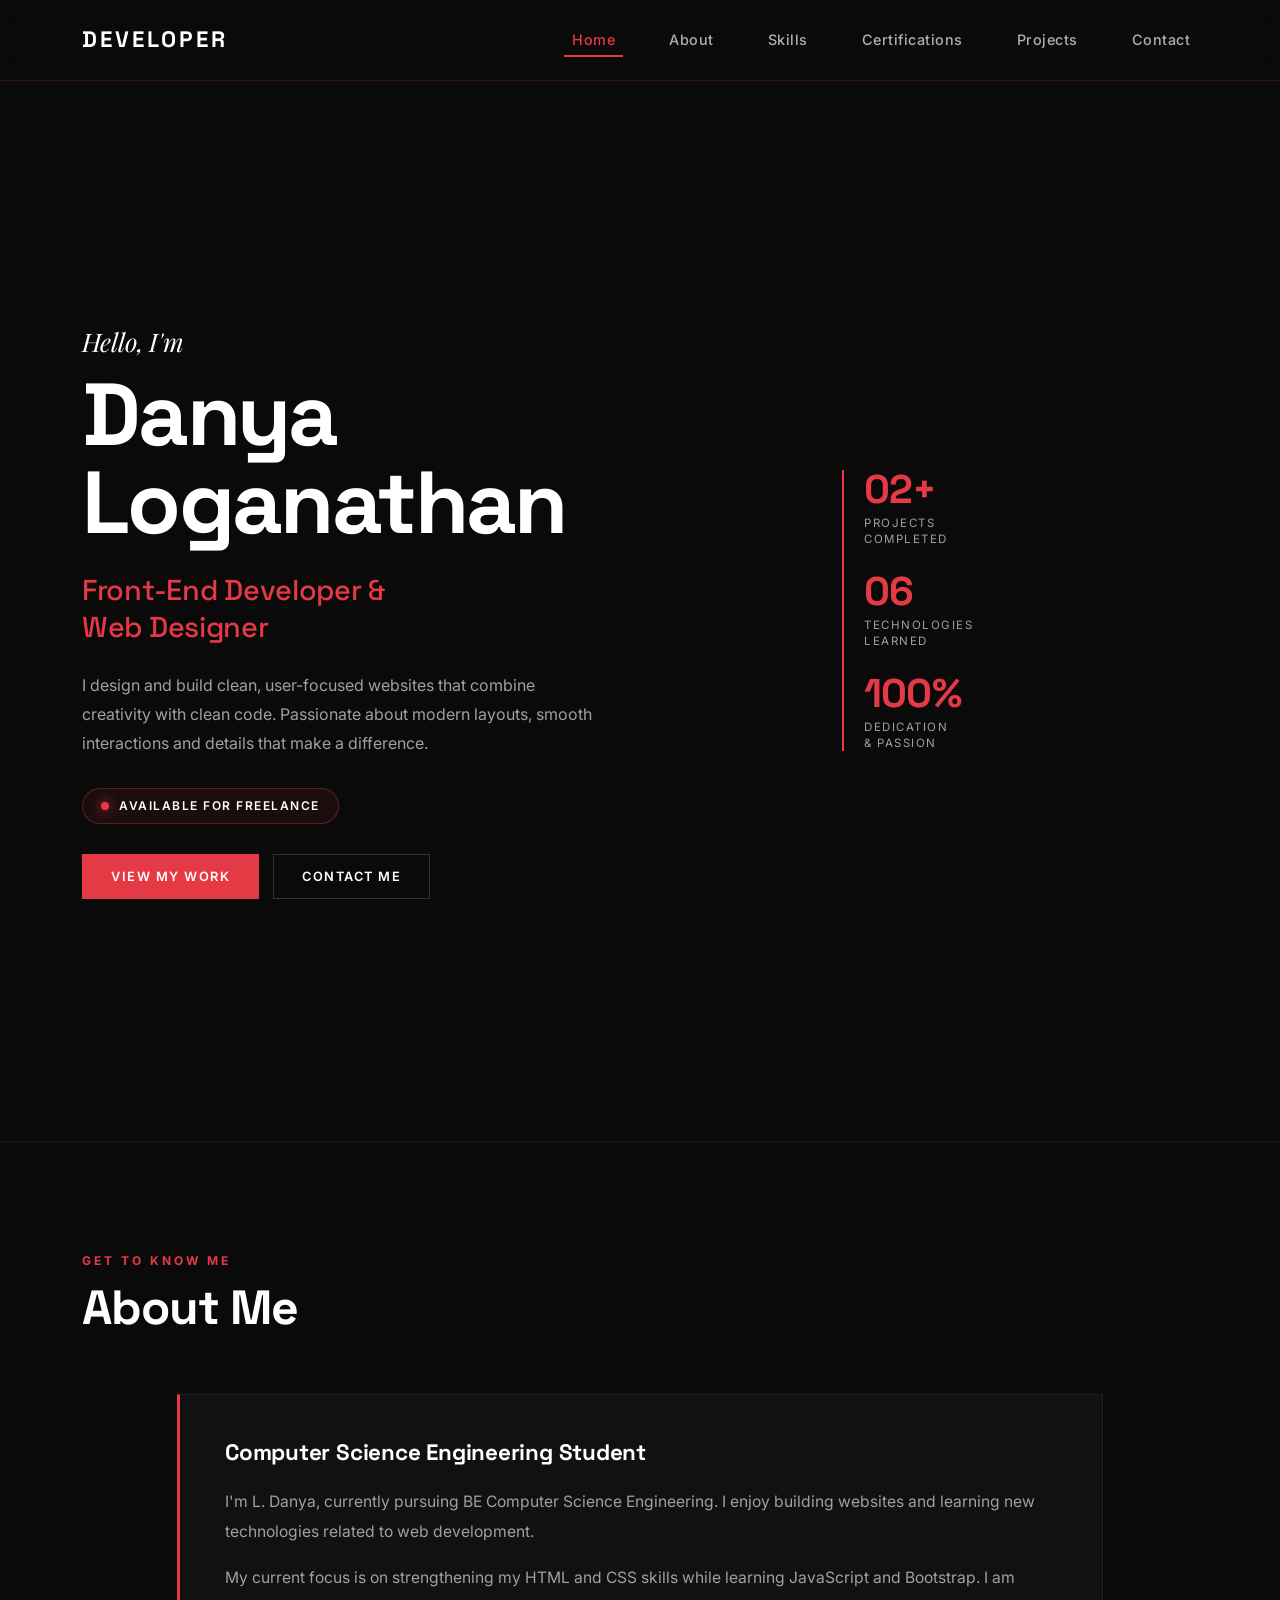
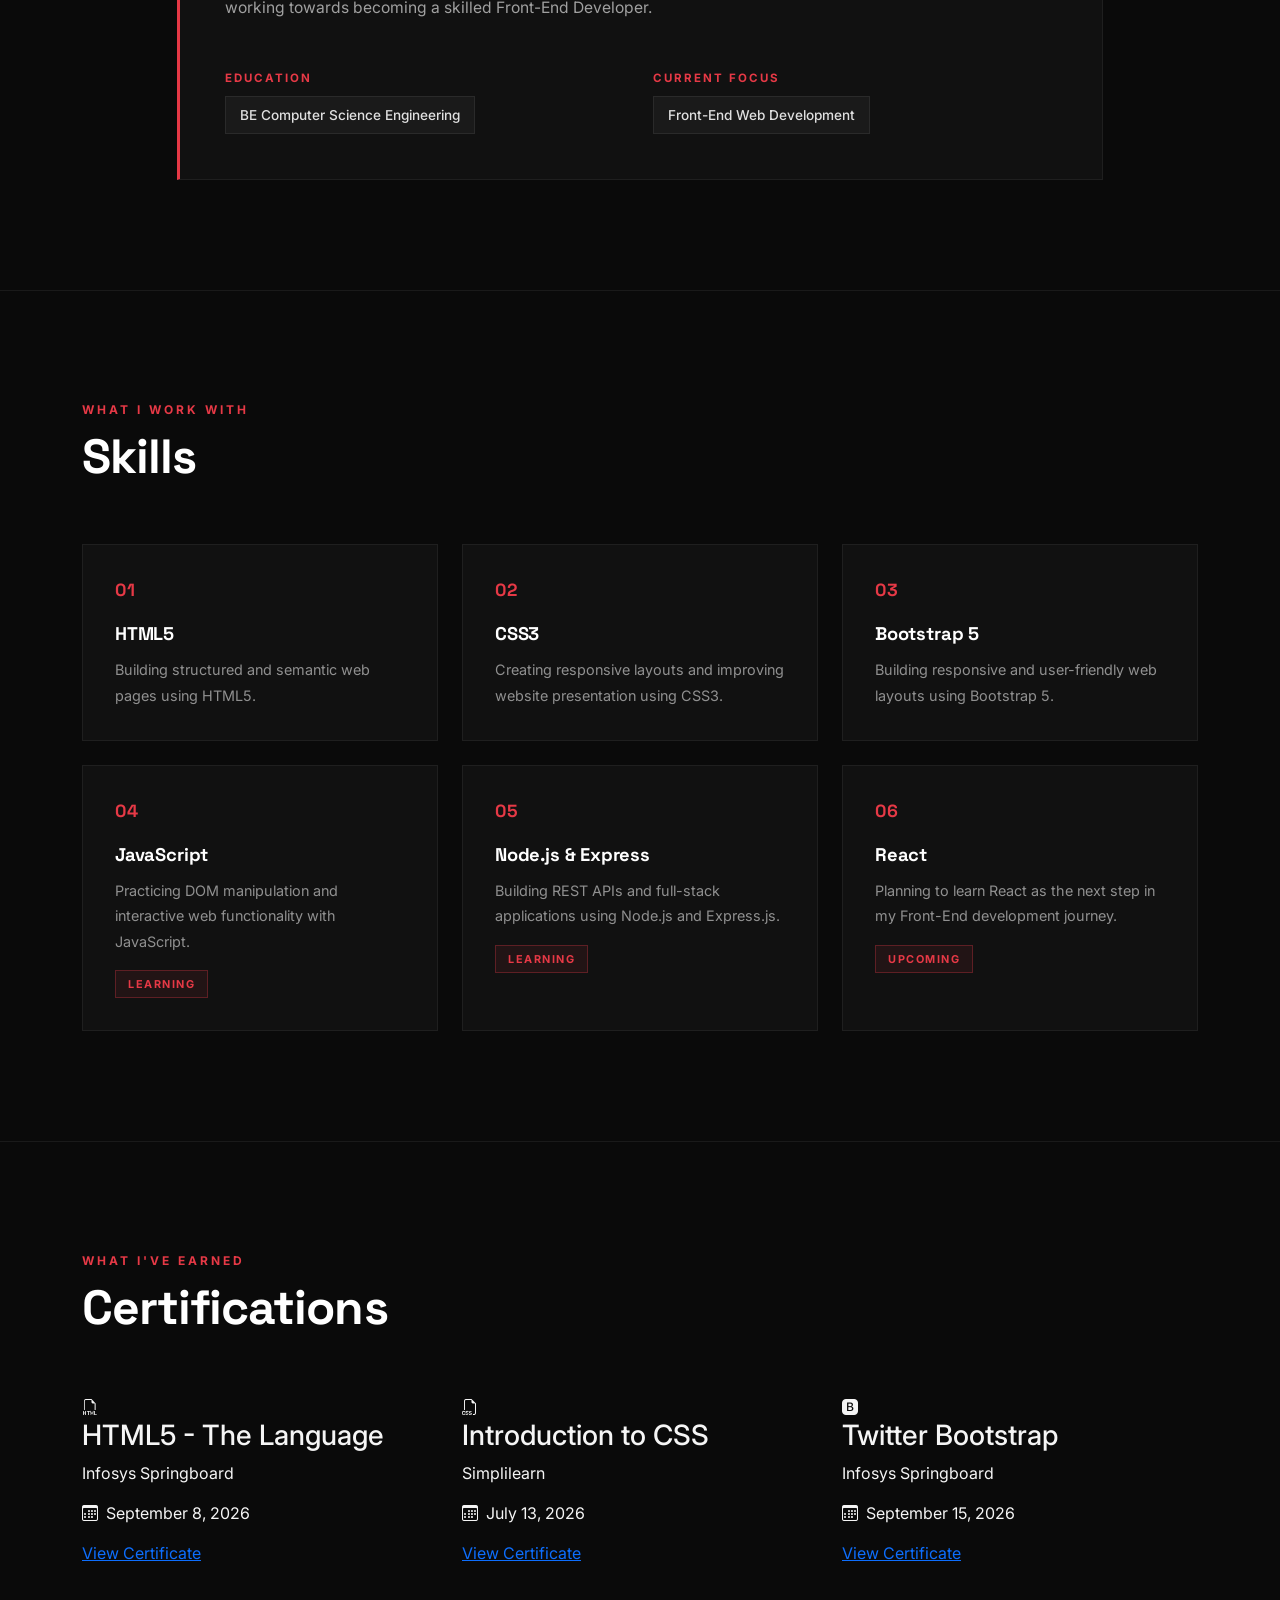
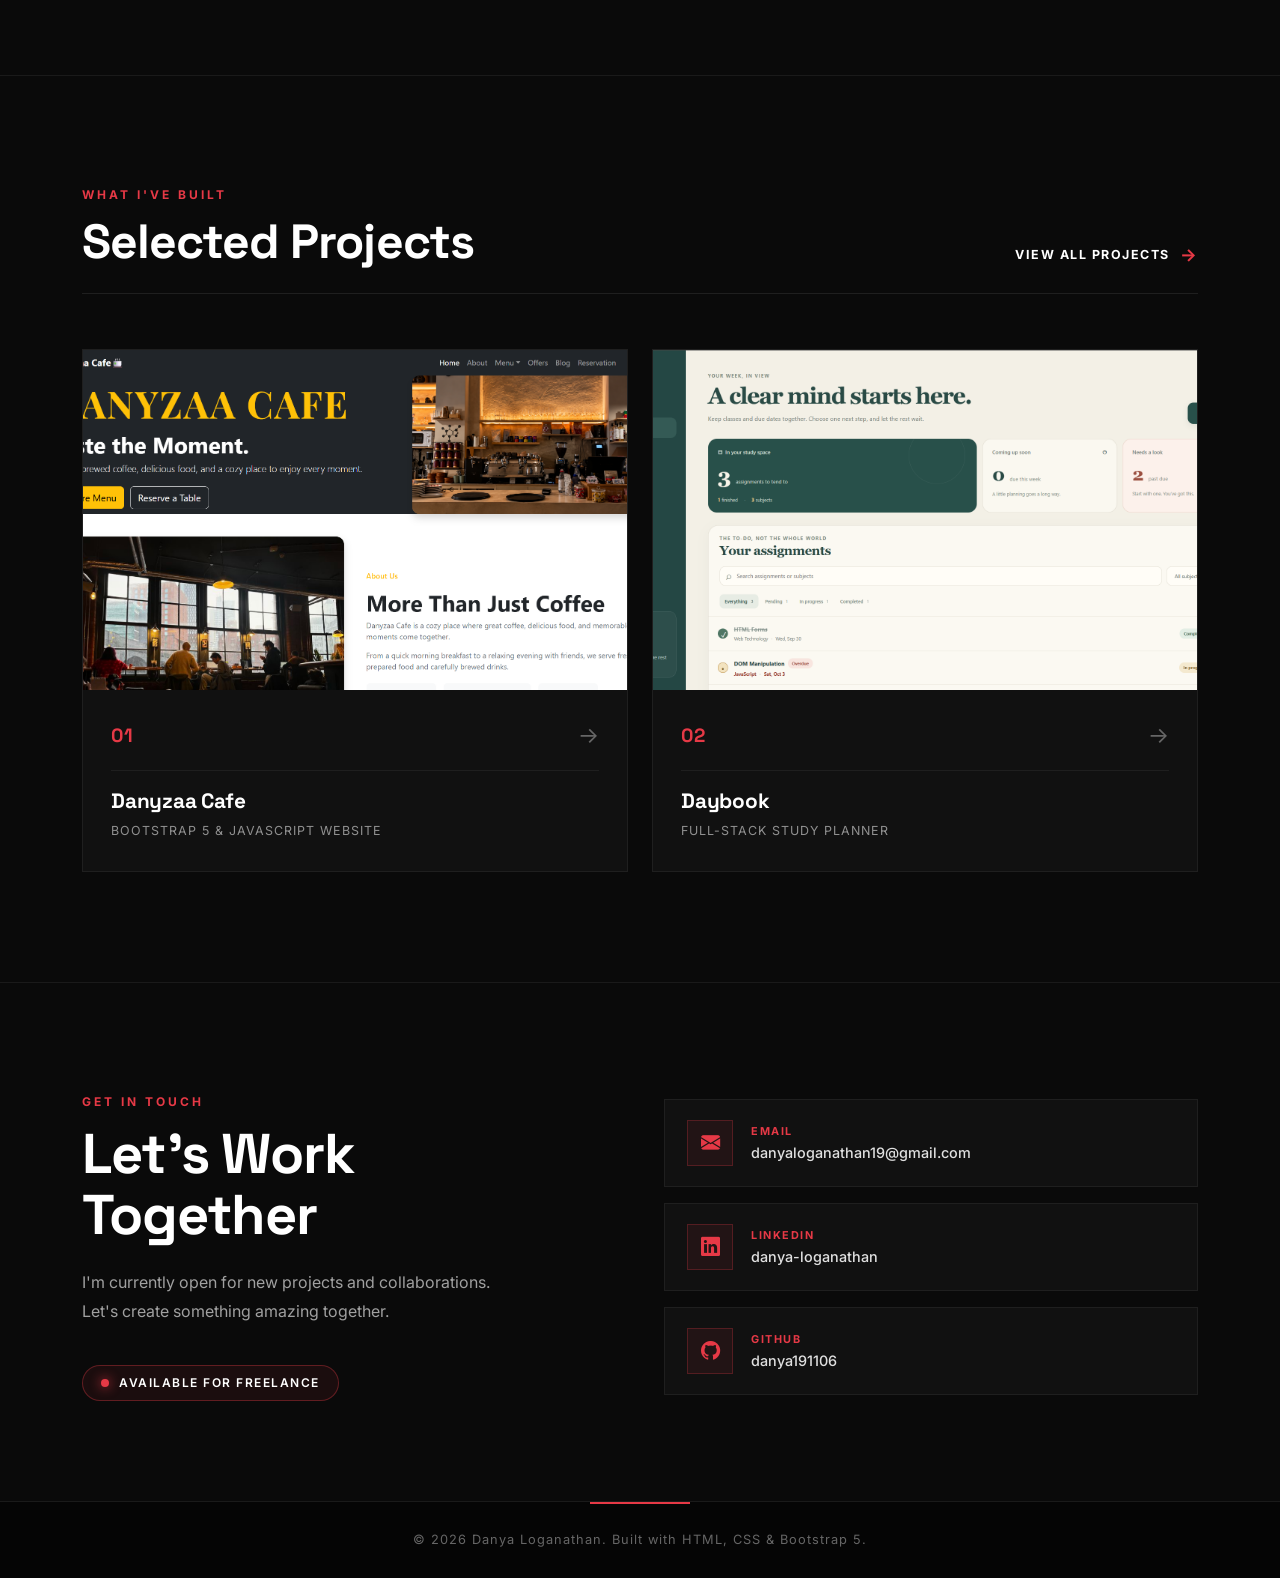
==== index.html @ 2b9f9ee6 "Update print statement from 'Hello' to 'Goodbye'" ====
<!DOCTYPE html>
<html lang="en">
<head>
    <meta charset="UTF-8">
    <meta name="viewport" content="width=device-width, initial-scale=1.0">

    <!-- Bootstrap 5 CSS -->
    <link
        href="https://cdn.jsdelivr.net/npm/bootstrap@5.3.8/dist/css/bootstrap.min.css"
        rel="stylesheet"
    >

    <!-- Bootstrap Icons -->
    <link
        rel="stylesheet"
        href="https://cdn.jsdelivr.net/npm/bootstrap-icons@1.11.3/font/bootstrap-icons.min.css"
    >

    <!-- Google Fonts -->
    <link rel="preconnect" href="https://fonts.googleapis.com">
    <link rel="preconnect" href="https://fonts.gstatic.com" crossorigin>
    <link href="https://fonts.googleapis.com/css2?family=Inter:wght@400;500;600;700;800;900&family=Playfair+Display:ital,wght@1,600&family=Space+Grotesk:wght@500;600;700&display=swap" rel="stylesheet">

    <link rel="stylesheet" href="style.css">

    <title>Danya Loganathan | Front-End Developer</title>
</head>

<body>

<!-- =========================
     NAVBAR
========================= -->

<header>
    <nav class="navbar navbar-expand-lg navbar-dark custom-navbar sticky-top">
        <div class="container">

            <a class="navbar-brand logo" href="#home">
            DEVELOPER
            </a>

            <button
                class="navbar-toggler"
                type="button"
                data-bs-toggle="collapse"
                data-bs-target="#portfolioNavbar"
                aria-controls="portfolioNavbar"
                aria-expanded="false"
                aria-label="Toggle navigation"
            >
                <span class="navbar-toggler-icon"></span>
            </button>

            <div class="collapse navbar-collapse" id="portfolioNavbar">

                <ul class="navbar-nav ms-auto gap-lg-3 text-center">

                    <li class="nav-item">
                        <a class="nav-link active" href="#home">Home</a>
                    </li>

                    <li class="nav-item">
                        <a class="nav-link" href="#about">About</a>
                    </li>

                    <li class="nav-item">
                        <a class="nav-link" href="#skills">Skills</a>
                    </li>

                    <li class="nav-item">
                        <a class="nav-link" href="#certifications">Certifications</a>
                    </li>

                    <li class="nav-item">
                        <a class="nav-link" href="#projects">Projects</a>
                    </li>

                    <li class="nav-item">
                        <a class="nav-link" href="#contact">Contact</a>
                    </li>

                </ul>

            </div>

        </div>
    </nav>
</header>


<main>

<!-- =========================
     HOME / HERO
========================= -->

<section id="home" class="home-section">

    <div class="container position-relative">

        <div class="row align-items-center min-vh-100 py-5">

            <div class="col-12 col-lg-8">

                <p class="hero-greeting">
                    Hello, I'm
                </p>

                <h1 class="hero-name">
                    Danya<br>
                    Loganathan
                </h1>

                <h2 class="hero-role">
                    Front-End Developer &amp;<br>
                    Web Designer
                </h2>

                <p class="hero-text">
                    I design and build clean, user-focused websites that
                    combine creativity with clean code. Passionate about
                    modern layouts, smooth interactions and details that
                    make a difference.
                </p>

                <div class="hero-badge">
                    <span class="badge-dot"></span>
                    Available for Freelance
                </div>

                <div class="hero-buttons">
                    <a href="#projects" class="btn primary-btn">
                        View My Work
                    </a>

                    <a href="#contact" class="btn secondary-btn">
                        Contact Me
                    </a>
                </div>

            </div>


            <!-- Stats Column -->
            <div class="col-12 col-lg-4">

                <div class="hero-stats">

                    <div class="stat-item">
                        <div class="stat-number">02+</div>
                        <div class="stat-label">Projects<br>Completed</div>
                    </div>

                    <div class="stat-item">
                        <div class="stat-number">06</div>
                        <div class="stat-label">Technologies<br>Learned</div>
                    </div>

                    <div class="stat-item">
                        <div class="stat-number">100%</div>
                        <div class="stat-label">Dedication<br>&amp; Passion</div>
                    </div>

                </div>

            </div>

        </div>

    </div>

</section>


<!-- =========================
     ABOUT
========================= -->

<section class="section" id="about">

    <div class="container">

        <div class="section-heading">

            <p class="section-tag">Get To Know Me</p>

            <h2 class="section-title">About Me</h2>

        </div>


        <div class="row justify-content-center">

            <div class="col-12 col-lg-10">

                <div class="about-card">

                    <h3>
                        Computer Science Engineering Student
                    </h3>

                    <p>
                        I'm L. Danya, currently pursuing BE Computer Science
                        Engineering. I enjoy building websites and learning
                        new technologies related to web development.
                    </p>

                    <p>
                        My current focus is on strengthening my HTML and CSS
                        skills while learning JavaScript and Bootstrap.
                        I am working towards becoming a skilled Front-End
                        Developer.
                    </p>


                    <div class="row g-4 mt-4">

                        <div class="col-12 col-md-6">
                            <div class="about-detail">
                                <strong>Education</strong>
                                <span>BE Computer Science Engineering</span>
                            </div>
                        </div>

                        <div class="col-12 col-md-6">
                            <div class="about-detail">
                                <strong>Current Focus</strong>
                                <span>Front-End Web Development</span>
                            </div>
                        </div>

                    </div>

                </div>

            </div>

        </div>

    </div>

</section>


<!-- =========================
     SKILLS
========================= -->

<section class="section" id="skills">

    <div class="container">

        <div class="section-heading">

            <p class="section-tag">What I Work With</p>

            <h2 class="section-title">Skills</h2>

        </div>


        <div class="row g-4 justify-content-center">


            <!-- HTML -->

            <div class="col-12 col-md-6 col-lg-4">
                <div class="skill-card h-100">
                    <div class="skill-number">01</div>
                    <h3>HTML5</h3>
                    <p>
                        Building structured and semantic web pages
                        using HTML5.
                    </p>
                </div>
            </div>


            <!-- CSS -->

            <div class="col-12 col-md-6 col-lg-4">
                <div class="skill-card h-100">
                    <div class="skill-number">02</div>
                    <h3>CSS3</h3>
                    <p>
                        Creating responsive layouts and improving
                        website presentation using CSS3.
                    </p>
                </div>
            </div>


            <!-- Bootstrap -->

            <div class="col-12 col-md-6 col-lg-4">
                <div class="skill-card h-100">
                    <div class="skill-number">03</div>
                    <h3>Bootstrap 5</h3>
                    <p>
                        Building responsive and user-friendly web
                        layouts using Bootstrap 5.
                    </p>
                </div>
            </div>


            <!-- JavaScript -->

            <div class="col-12 col-md-6 col-lg-4">
                <div class="skill-card h-100">
                    <div class="skill-number">04</div>
                    <h3>JavaScript</h3>
                    <p>
                        Practicing DOM manipulation and interactive
                        web functionality with JavaScript.
                    </p>
                    <span class="learning-badge">Learning</span>
                </div>
            </div>


            <!-- Node.js -->

            <div class="col-12 col-md-6 col-lg-4">
                <div class="skill-card h-100">
                    <div class="skill-number">05</div>
                    <h3>Node.js &amp; Express</h3>
                    <p>
                        Building REST APIs and full-stack applications
                        using Node.js and Express.js.
                    </p>
                    <span class="learning-badge">Learning</span>
                </div>
            </div>


            <!-- React -->

            <div class="col-12 col-md-6 col-lg-4">
                <div class="skill-card h-100">
                    <div class="skill-number">06</div>
                    <h3>React</h3>
                    <p>
                        Planning to learn React as the next step
                        in my Front-End development journey.
                    </p>
                    <span class="learning-badge">Upcoming</span>
                </div>
            </div>


        </div>

    </div>

</section>

<!-- =========================
     CERTIFICATIONS
========================= -->

<section class="section" id="certifications">

    <div class="container">

        <div class="section-heading">

            <p class="section-tag">What I've Earned</p>

            <h2 class="section-title">Certifications</h2>

        </div>

        <div class="row g-4 justify-content-center">

            <!-- HTML5 -->

            <div class="col-12 col-md-6 col-lg-4">

                <div class="cert-card h-100">

                    <div class="cert-icon">
                        <i class="bi bi-filetype-html"></i>
                    </div>

                    <h3>HTML5 - The Language</h3>

                    <p class="cert-issuer">Infosys Springboard</p>

                    <p class="cert-date">
                        <i class="bi bi-calendar3 me-1"></i>
                        September 8, 2026
                    </p>

                    <a href="certificates/html5.pdf"
                    target="_blank"
                    rel="noopener"
                    class="cert-badge">
                        View Certificate
                    </a>

                </div>

            </div>

            <!-- CSS -->

            <div class="col-12 col-md-6 col-lg-4">

                <div class="cert-card h-100">

                    <div class="cert-icon">
                        <i class="bi bi-filetype-css"></i>
                    </div>

                    <h3>Introduction to CSS</h3>

                    <p class="cert-issuer">Simplilearn</p>

                    <p class="cert-date">
                        <i class="bi bi-calendar3 me-1"></i>
                        July 13, 2026
                    </p>

                    <a href="certificates/css.pdf"
                    target="_blank"
                    rel="noopener"
                    class="cert-badge">
                View Certificate
                    </a>

                </div>

            </div>

            <!-- Bootstrap -->

            <div class="col-12 col-md-6 col-lg-4">

                <div class="cert-card h-100">

                    <div class="cert-icon">
                        <i class="bi bi-bootstrap-fill"></i>
                    </div>

                    <h3>Twitter Bootstrap</h3>

                    <p class="cert-issuer">Infosys Springboard</p>

                    <p class="cert-date">
                        <i class="bi bi-calendar3 me-1"></i>
                        September 15, 2026
                    </p>

                    <a href="certificates/bootstrap.pdf"
                    target="_blank"
                    rel="noopener"
                    class="cert-badge">
                        View Certificate
                </a>

                </div>

            </div>

        </div>

    </div>

</section>

<!-- =========================
     PROJECTS
========================= -->

<section class="section" id="projects">

    <div class="container">

        <!-- Heading with view all link -->
        <div class="projects-head">

            <div>
                <p class="section-tag">What I've Built</p>
                <h2 class="section-title text-start">Selected Projects</h2>
            </div>

            <a href="https://github.com/danya191106"
               target="_blank"
               rel="noopener"
               class="view-all-link">
                View All Projects
                <span class="arrow">→</span>
            </a>

        </div>


        <div class="row g-4">


            <!-- Danyzaa Cafe -->

            <div class="col-12 col-md-6">

                <a href="https://danyzaa-cafe.netlify.app/"
                   target="_blank"
                   rel="noopener"
                   class="project-card-link">

                    <div class="project-card">

                        <div class="project-image">
                            <img src="images/danyzaa-cafe.png"
                                 alt="Danyzaa Cafe Website">
                        </div>

                        <div class="project-info">

                            <div class="project-meta">
                                <span class="project-number">01</span>
                                <span class="project-arrow">→</span>
                            </div>

                            <h3>Danyzaa Cafe</h3>

                            <p class="project-category">
                                Bootstrap 5 &amp; JavaScript Website
                            </p>

                        </div>

                    </div>

                </a>

            </div>


            <!-- Daybook -->

            <div class="col-12 col-md-6">

                <a href="https://study-planner-0tx9.onrender.com/"
                   target="_blank"
                   rel="noopener"
                   class="project-card-link">

                    <div class="project-card">

                        <div class="project-image">
                            <img src="images/daybook.png"
                                 alt="Daybook Study Planner">
                        </div>

                        <div class="project-info">

                            <div class="project-meta">
                                <span class="project-number">02</span>
                                <span class="project-arrow">→</span>
                            </div>

                            <h3>Daybook</h3>

                            <p class="project-category">
                                Full-Stack Study Planner
                            </p>

                        </div>

                    </div>

                </a>

            </div>


        </div>

    </div>

</section>


<!-- =========================
     CONTACT
========================= -->

<section class="section contact-section" id="contact">

    <div class="container">

        <div class="row align-items-center g-5">

            <!-- Left: Heading -->
            <div class="col-12 col-lg-6">

                <p class="section-tag">Get In Touch</p>

                <h2 class="contact-title">
                    Let's Work<br>
                    Together
                </h2>

                <p class="contact-text">
                    I'm currently open for new projects and collaborations.
                    Let's create something amazing together.
                </p>

                <div class="hero-badge mt-4">
                    <span class="badge-dot"></span>
                    Available for Freelance
                </div>

            </div>


            <!-- Right: Contact Links -->
            <div class="col-12 col-lg-6">

                <div class="contact-list">

                    <a href="mailto:danyaloganathan19@gmail.com" class="contact-item">
                        <div class="contact-icon">
                            <i class="bi bi-envelope-fill"></i>
                        </div>
                        <div class="contact-info">
                            <span class="contact-label">Email</span>
                            <span class="contact-value">danyaloganathan19@gmail.com</span>
                        </div>
                    </a>


                    <a href="https://www.linkedin.com/in/danya-loganathan-334067364/"
                       target="_blank"
                       rel="noopener"
                       class="contact-item">
                        <div class="contact-icon">
                            <i class="bi bi-linkedin"></i>
                        </div>
                        <div class="contact-info">
                            <span class="contact-label">LinkedIn</span>
                            <span class="contact-value">danya-loganathan</span>
                        </div>
                    </a>


                    <a href="https://github.com/danya191106"
                       target="_blank"
                       rel="noopener"
                       class="contact-item">
                        <div class="contact-icon">
                            <i class="bi bi-github"></i>
                        </div>
                        <div class="contact-info">
                            <span class="contact-label">GitHub</span>
                            <span class="contact-value">danya191106</span>
                        </div>
                    </a>

                </div>

            </div>

        </div>

    </div>

</section>

</main>


<!-- =========================
     FOOTER
========================= -->

<footer>

    <p class="mb-0">
        &copy; 2026 Danya Loganathan. Built with HTML, CSS &amp; Bootstrap 5.
    </p>

</footer>


<!-- Bootstrap 5 JavaScript -->
<script
    src="https://cdn.jsdelivr.net/npm/bootstrap@5.3.8/dist/js/bootstrap.bundle.min.js"
></script>

</body>
</html>
---- style.css ----
/* =========================================
   GLOBAL
========================================= */

html {
    scroll-behavior: smooth;
}

body {
    margin: 0;
    font-family: "Inter", "Segoe UI", Arial, sans-serif;
    background: #0a0a0a;
    color: #f5f5f5;
    overflow-x: hidden;
    -webkit-font-smoothing: antialiased;
    -moz-osx-font-smoothing: grayscale;
}

section {
    scroll-margin-top: 80px;
}

::selection {
    background: #e63946;
    color: #ffffff;
}


/* =========================================
   CUSTOM SCROLLBAR
========================================= */

::-webkit-scrollbar {
    width: 10px;
}

::-webkit-scrollbar-track {
    background: #0a0a0a;
}

::-webkit-scrollbar-thumb {
    background: #e63946;
    border: 2px solid #0a0a0a;
}

::-webkit-scrollbar-thumb:hover {
    background: #ff4d5a;
}


/* =========================================
   NAVBAR
========================================= */

.navbar {
    background: rgba(10, 10, 10, 0.9) !important;
    backdrop-filter: blur(16px);
    -webkit-backdrop-filter: blur(16px);
    border-bottom: 1px solid rgba(230, 57, 70, 0.2);
    padding: 18px 0;
}

.navbar-brand {
    color: #ffffff !important;
    font-size: 1.4rem;
    font-weight: 800;
    letter-spacing: 3px;
    font-family: "Space Grotesk", sans-serif;
    text-transform: uppercase;
}

.logo-dot {
    color: #e63946;
}

.navbar-nav .nav-link {
    position: relative;
    color: #b0b0b0;
    margin-left: 22px;
    font-size: 0.9rem;
    font-weight: 500;
    letter-spacing: 0.5px;
    transition: 0.3s ease;
}

.navbar-nav .nav-link::after {
    content: "";
    position: absolute;
    left: 0;
    bottom: 2px;
    width: 0;
    height: 2px;
    background: #e63946;
    transition: 0.3s ease;
}

.navbar-nav .nav-link:hover,
.navbar-nav .nav-link.active {
    color: #e63946;
}

.navbar-nav .nav-link:hover::after,
.navbar-nav .nav-link.active::after {
    width: 100%;
}

.navbar-toggler {
    border: 1px solid #333;
}

.navbar-toggler:focus {
    box-shadow: none;
}


/* =========================================
   HERO / HOME
========================================= */

.home-section {
    min-height: 100vh;
    display: flex;
    align-items: center;
    position: relative;
    overflow: hidden;
    padding: 80px 0;
    background: #0a0a0a;
}

.hero-greeting {
    font-family: "Playfair Display", serif;
    font-style: italic;
    font-size: 1.6rem;
    color: #ffffff;
    margin-bottom: 10px;
}

.hero-name {
    font-family: "Space Grotesk", sans-serif;
    font-size: clamp(3rem, 7vw, 5.5rem);
    font-weight: 700;
    line-height: 1;
    letter-spacing: -0.03em;
    color: #ffffff;
    margin: 0 0 25px 0;
}

.hero-role {
    font-family: "Space Grotesk", sans-serif;
    font-size: clamp(1.3rem, 2.5vw, 1.8rem);
    font-weight: 500;
    color: #e63946;
    margin-bottom: 25px;
    line-height: 1.3;
    letter-spacing: -0.01em;
}

.hero-text {
    max-width: 520px;
    color: #a0a0a0;
    font-size: 1rem;
    line-height: 1.8;
    margin-bottom: 30px;
}

.hero-badge {
    display: inline-flex;
    align-items: center;
    gap: 10px;
    padding: 8px 18px;
    font-size: 0.75rem;
    font-weight: 600;
    letter-spacing: 1.5px;
    text-transform: uppercase;
    color: #ffffff;
    background: rgba(230, 57, 70, 0.08);
    border: 1px solid rgba(230, 57, 70, 0.35);
    border-radius: 30px;
}

.badge-dot {
    width: 8px;
    height: 8px;
    background: #e63946;
    border-radius: 50%;
    box-shadow: 0 0 12px #e63946;
    animation: pulseDot 1.8s ease-in-out infinite;
}

@keyframes pulseDot {
    0%, 100% { opacity: 1; transform: scale(1); }
    50% { opacity: 0.5; transform: scale(1.3); }
}

.hero-buttons {
    display: flex;
    gap: 14px;
    margin-top: 30px;
    flex-wrap: wrap;
}


/* =========================================
   BUTTONS
========================================= */

.btn {
    padding: 12px 28px;
    border-radius: 0;
    text-decoration: none;
    font-weight: 600;
    font-size: 0.8rem;
    letter-spacing: 1.5px;
    text-transform: uppercase;
    transition: all 0.3s ease;
    border: 1px solid transparent;
}

.primary-btn {
    background: #e63946;
    color: #ffffff;
    border: 1px solid #e63946;
}

.primary-btn:hover {
    background: #ff4d5a;
    color: #ffffff;
    transform: translateY(-2px);
    box-shadow: 0 10px 30px rgba(230, 57, 70, 0.35);
}

.secondary-btn {
    background: transparent;
    color: #ffffff;
    border: 1px solid #333;
}

.secondary-btn:hover {
    color: #e63946;
    border-color: #e63946;
    transform: translateY(-2px);
}


/* =========================================
   HERO STATS
========================================= */

.hero-stats {
    display: flex;
    flex-direction: column;
    gap: 25px;
    padding-left: 20px;
    border-left: 2px solid #e63946;
}

.stat-item {
    display: flex;
    flex-direction: column;
    gap: 5px;
}

.stat-number {
    font-family: "Space Grotesk", sans-serif;
    font-size: 2.5rem;
    font-weight: 700;
    color: #e63946;
    line-height: 1;
    letter-spacing: -0.02em;
}

.stat-label {
    font-size: 0.72rem;
    letter-spacing: 1.5px;
    text-transform: uppercase;
    color: #a0a0a0;
    line-height: 1.4;
}


/* =========================================
   COMMON SECTIONS
========================================= */

.section {
    padding: 110px 0;
    position: relative;
    border-top: 1px solid #1a1a1a;
}

.section-heading {
    margin-bottom: 60px;
}

.section-tag {
    color: #e63946;
    font-size: 0.75rem;
    font-weight: 700;
    letter-spacing: 3px;
    text-transform: uppercase;
    margin-bottom: 12px;
}

.section-title {
    font-family: "Space Grotesk", sans-serif;
    font-size: clamp(2rem, 4vw, 3rem);
    font-weight: 700;
    letter-spacing: -0.02em;
    color: #ffffff;
    margin: 0;
    line-height: 1.1;
}


/* =========================================
   ABOUT
========================================= */

.about-card {
    padding: 45px;
    background: #111111;
    border: 1px solid #1f1f1f;
    border-left: 3px solid #e63946;
    transition: 0.35s ease;
}

.about-card:hover {
    background: #141414;
    border-color: #2a2a2a;
    border-left-color: #ff4d5a;
}

.about-card h3 {
    font-family: "Space Grotesk", sans-serif;
    font-size: 1.4rem;
    font-weight: 700;
    color: #ffffff;
    margin-bottom: 20px;
    letter-spacing: -0.01em;
}

.about-card p {
    color: #a0a0a0;
    line-height: 1.9;
    font-size: 0.98rem;
}

.about-detail strong {
    display: block;
    color: #e63946;
    font-size: 0.72rem;
    text-transform: uppercase;
    letter-spacing: 2px;
    margin-bottom: 8px;
}

.about-detail span {
    display: inline-block;
    padding: 8px 14px;
    color: #e0e0e0;
    background: #1a1a1a;
    border: 1px solid #2a2a2a;
    font-size: 0.85rem;
    font-weight: 500;
}


/* =========================================
   SKILLS
========================================= */

.skill-card {
    height: 100%;
    position: relative;
    padding: 32px;
    background: #111111;
    border: 1px solid #1f1f1f;
    transition: all 0.35s ease;
    overflow: hidden;
}

.skill-card::after {
    content: "";
    position: absolute;
    left: 0;
    bottom: 0;
    width: 0;
    height: 3px;
    background: #e63946;
    transition: width 0.4s ease;
}

.skill-card:hover {
    transform: translateY(-6px);
    border-color: #2a2a2a;
    background: #141414;
}

.skill-card:hover::after {
    width: 100%;
}

.skill-number {
    font-family: "Space Grotesk", sans-serif;
    color: #e63946;
    font-size: 1.1rem;
    font-weight: 700;
    letter-spacing: 0.05em;
    margin-bottom: 20px;
}

.skill-card h3 {
    font-family: "Space Grotesk", sans-serif;
    font-size: 1.15rem;
    font-weight: 700;
    color: #ffffff;
    margin-bottom: 12px;
    letter-spacing: -0.01em;
}

.skill-card p {
    color: #909090;
    font-size: 0.9rem;
    line-height: 1.75;
    margin-bottom: 0;
}

.learning-badge {
    display: inline-block;
    margin-top: 16px;
    padding: 5px 12px;
    color: #e63946;
    background: rgba(230, 57, 70, 0.08);
    border: 1px solid rgba(230, 57, 70, 0.3);
    font-size: 0.68rem;
    font-weight: 700;
    letter-spacing: 1.5px;
    text-transform: uppercase;
}


/* =========================================
   PROJECTS
========================================= */

.projects-head {
    display: flex;
    justify-content: space-between;
    align-items: flex-end;
    margin-bottom: 55px;
    padding-bottom: 25px;
    border-bottom: 1px solid #1f1f1f;
    flex-wrap: wrap;
    gap: 20px;
}

.projects-head .section-title {
    margin-top: 8px;
}

.view-all-link {
    display: inline-flex;
    align-items: center;
    gap: 10px;
    color: #ffffff;
    text-decoration: none;
    font-size: 0.78rem;
    font-weight: 700;
    letter-spacing: 1.5px;
    text-transform: uppercase;
    transition: 0.3s ease;
}

.view-all-link .arrow {
    display: inline-block;
    transition: transform 0.3s ease;
    color: #e63946;
    font-size: 1.1rem;
}

.view-all-link:hover {
    color: #e63946;
}

.view-all-link:hover .arrow {
    transform: translateX(6px);
}


.project-card-link {
    display: block;
    text-decoration: none;
    color: inherit;
}

.project-card {
    background: #111111;
    border: 1px solid #1f1f1f;
    overflow: hidden;
    transition: all 0.4s ease;
    height: 100%;
}

.project-card:hover {
    border-color: #e63946;
    transform: translateY(-6px);
    box-shadow: 0 20px 50px rgba(0, 0, 0, 0.5);
}

.project-image {
    width: 100%;
    aspect-ratio: 16 / 10;
    overflow: hidden;
    background: #0a0a0a;
    position: relative;
}

.project-image img {
    width: 100%;
    height: 100%;
    object-fit: cover;
    object-position: top;
    transition: transform 0.6s ease;
}

.project-card:hover .project-image img {
    transform: scale(1.05);
}

.project-info {
    padding: 28px 28px 30px;
}

.project-meta {
    display: flex;
    justify-content: space-between;
    align-items: center;
    margin-bottom: 18px;
    padding-bottom: 18px;
    border-bottom: 1px solid #1f1f1f;
}

.project-number {
    font-family: "Space Grotesk", sans-serif;
    font-size: 1.2rem;
    font-weight: 700;
    color: #e63946;
    letter-spacing: 0.05em;
    line-height: 1;
}

.project-arrow {
    color: #666;
    font-size: 1.4rem;
    transition: all 0.3s ease;
}

.project-card:hover .project-arrow {
    color: #e63946;
    transform: translateX(6px);
}

.project-info h3 {
    font-family: "Space Grotesk", sans-serif;
    font-size: 1.3rem;
    font-weight: 700;
    color: #ffffff;
    margin-bottom: 8px;
    letter-spacing: -0.01em;
}

.project-category {
    color: #909090;
    font-size: 0.78rem;
    letter-spacing: 1px;
    text-transform: uppercase;
    margin: 0;
}


/* =========================================
   CONTACT
========================================= */

.contact-section {
    padding-bottom: 100px;
}

.contact-title {
    font-family: "Space Grotesk", sans-serif;
    font-size: clamp(2.2rem, 4.5vw, 3.5rem);
    font-weight: 700;
    letter-spacing: -0.02em;
    color: #ffffff;
    line-height: 1.1;
    margin: 10px 0 22px;
}

.contact-text {
    color: #a0a0a0;
    font-size: 1rem;
    line-height: 1.8;
    max-width: 420px;
}

.contact-list {
    display: flex;
    flex-direction: column;
    gap: 16px;
}

.contact-item {
    display: flex;
    align-items: center;
    gap: 18px;
    padding: 20px 22px;
    background: #111111;
    border: 1px solid #1f1f1f;
    text-decoration: none;
    color: inherit;
    transition: all 0.3s ease;
}

.contact-item:hover {
    background: #141414;
    border-color: #e63946;
    transform: translateX(6px);
}

.contact-icon {
    display: flex;
    align-items: center;
    justify-content: center;
    width: 46px;
    height: 46px;
    background: rgba(230, 57, 70, 0.08);
    border: 1px solid rgba(230, 57, 70, 0.25);
    color: #e63946;
    font-size: 1.2rem;
    flex-shrink: 0;
    transition: 0.3s ease;
}

.contact-item:hover .contact-icon {
    background: #e63946;
    color: #ffffff;
    border-color: #e63946;
}

.contact-info {
    display: flex;
    flex-direction: column;
    gap: 3px;
    min-width: 0;
}

.contact-label {
    font-size: 0.68rem;
    font-weight: 700;
    letter-spacing: 1.5px;
    text-transform: uppercase;
    color: #e63946;
}

.contact-value {
    font-size: 0.9rem;
    color: #e0e0e0;
    font-weight: 500;
    overflow: hidden;
    text-overflow: ellipsis;
    white-space: nowrap;
}


/* =========================================
   FOOTER
========================================= */

footer {
    background: #050505;
    border-top: 1px solid #1a1a1a;
    text-align: center;
    padding: 28px 10px;
    position: relative;
}

footer::before {
    content: "";
    position: absolute;
    top: 0;
    left: 50%;
    transform: translateX(-50%);
    width: 100px;
    height: 2px;
    background: #e63946;
}

footer p {
    margin: 0;
    color: #666;
    font-size: 0.8rem;
    letter-spacing: 1px;
}


/* =========================================
   MOBILE
========================================= */

@media (max-width: 991px) {

    .hero-stats {
        margin-top: 50px;
        flex-direction: row;
        flex-wrap: wrap;
        gap: 30px;
    }

    .stat-item {
        min-width: 120px;
    }
}


@media (max-width: 767px) {

    .navbar {
        padding: 14px 0;
    }

    .navbar-nav {
        padding-top: 15px;
    }

    .navbar-nav .nav-link {
        margin-left: 0;
        padding: 10px 0;
        text-align: center;
    }

    .navbar-nav .nav-link::after {
        display: none;
    }

    .home-section {
        min-height: auto;
        padding: 60px 0;
    }

    .hero-name {
        font-size: 2.6rem;
    }

    .hero-role {
        font-size: 1.2rem;
    }

    .hero-text {
        font-size: 0.92rem;
    }

    .hero-buttons {
        flex-direction: column;
        align-items: stretch;
    }

    .hero-buttons .btn {
        text-align: center;
    }

    .section {
        padding: 80px 0;
    }

    .section-heading {
        margin-bottom: 40px;
    }

    .about-card {
        padding: 28px 22px;
    }

    .skill-card {
        padding: 26px;
    }

    .projects-head {
        flex-direction: column;
        align-items: flex-start;
    }

    .contact-title {
        font-size: 2rem;
    }
}
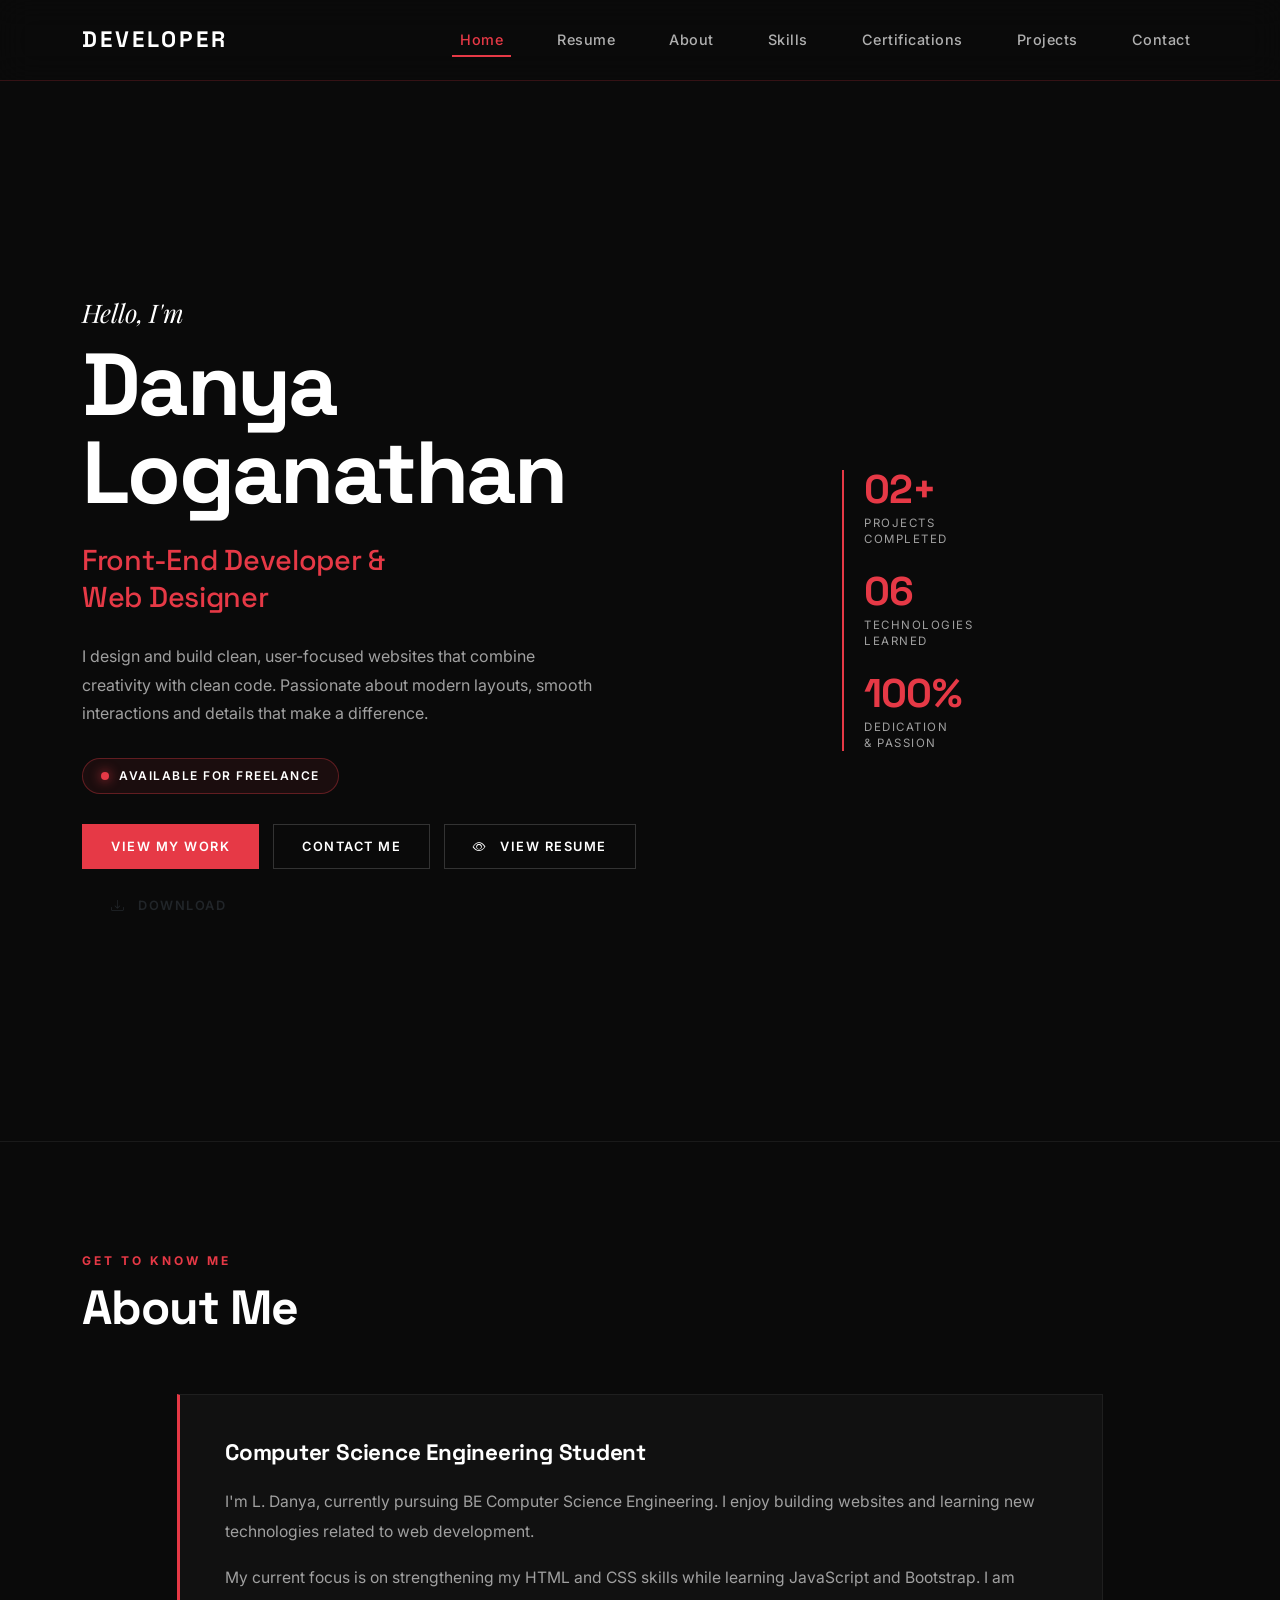
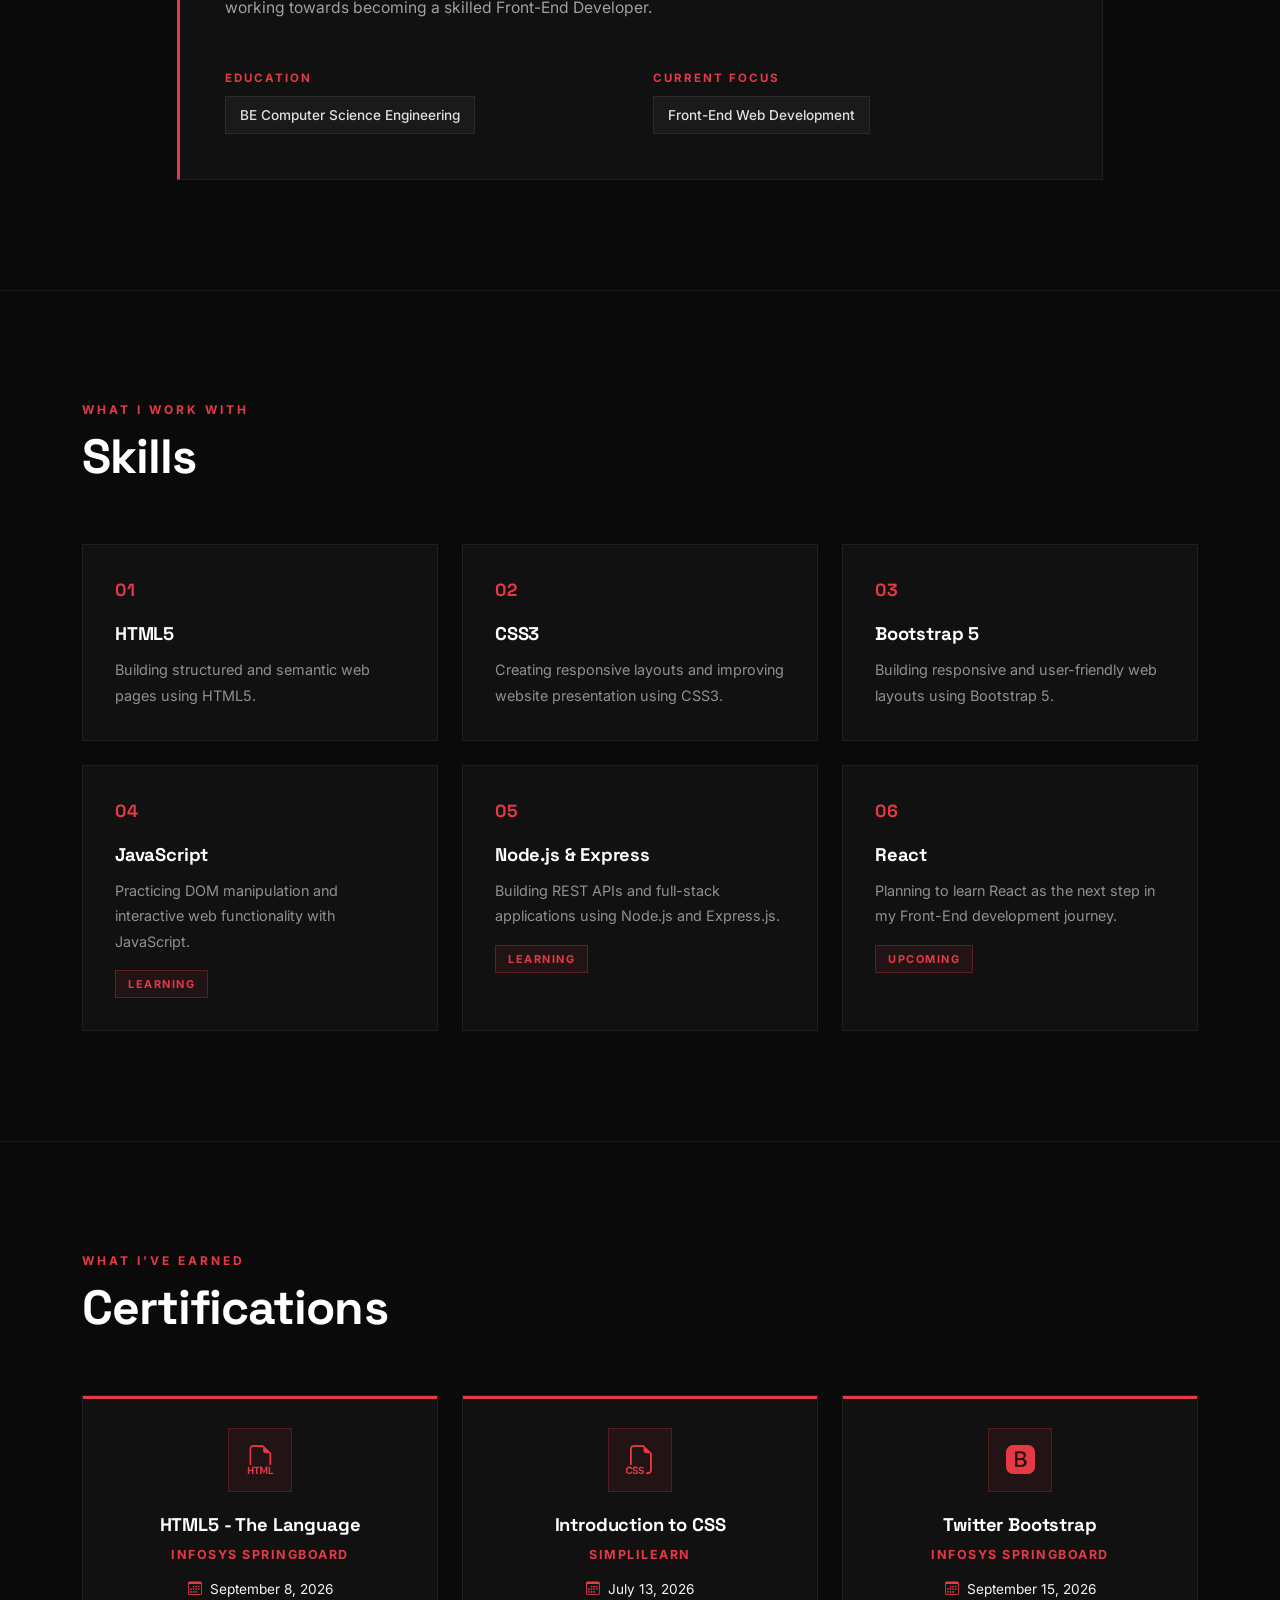
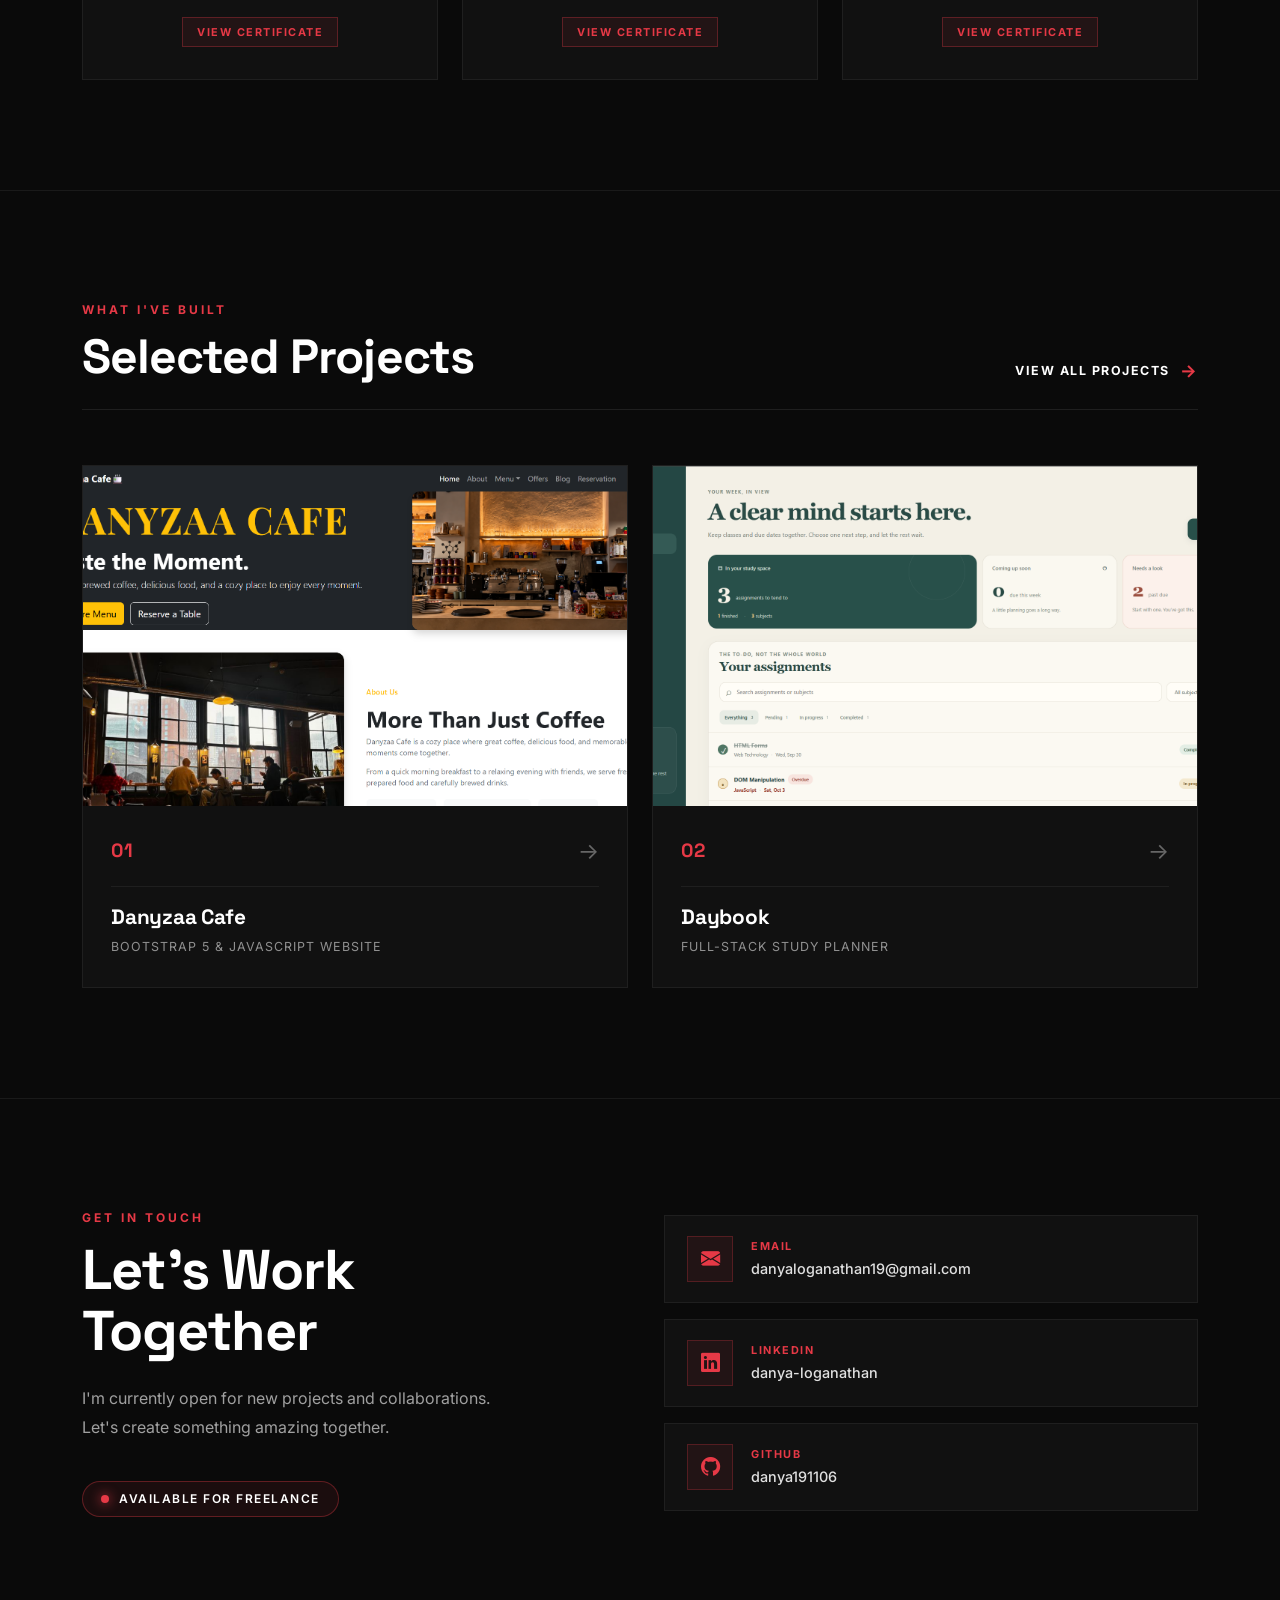
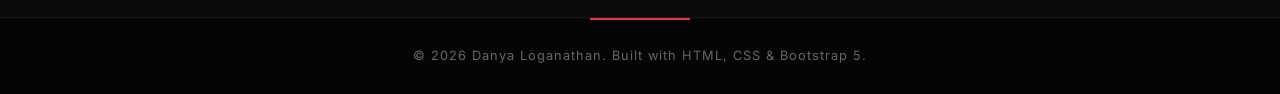
==== commit e3a17ed1: "Added View and Download resume buttons" ====
--- a/index.html
+++ b/index.html
@@ -60,6 +60,12 @@
                         <a class="nav-link active" href="#home">Home</a>
                     </li>
 
+                  <li class="nav-item">
+                      <a class="nav-link" href="https://drive.google.com/file/d/1lhDlQ3o4pr1T0cpTJAG1LWlVZHupUrLv/preview" target="_blank" rel="noopener">
+        Resume
+                      </a>
+                  </li>
+
                     <li class="nav-item">
                         <a class="nav-link" href="#about">About</a>
                     </li>
@@ -137,6 +143,19 @@
                     <a href="#contact" class="btn secondary-btn">
                         Contact Me
                     </a>
+
+                    <a href="https://drive.google.com/file/d/1lhDlQ3o4pr1T0cpTJAG1LWlVZHupUrLv/preview" 
+       target="_blank" 
+       rel="noopener" 
+       class="btn secondary-btn">
+       <i class="bi bi-eye me-2"></i> View Resume
+    </a>
+
+    <a href="https://drive.google.com/uc?export=download&id=1lhDlQ3o4pr1T0cpTJAG1LWlVZHupUrLv" 
+       class="btn resume-btn">
+       <i class="bi bi-download me-2"></i> Download
+    </a>
+                    
                 </div>
 
             </div>
--- a/style.css
+++ b/style.css
@@ -438,6 +438,117 @@
     text-transform: uppercase;
 }
 
+/* =========================================
+   CERTIFICATIONS
+========================================= */
+
+.cert-card {
+    height: 100%;
+    position: relative;
+    padding: 32px;
+    background: #111111;
+    border: 1px solid #1f1f1f;
+    transition: all 0.35s ease;
+    overflow: hidden;
+    text-align: center;
+}
+
+.cert-card::before {
+    content: "";
+    position: absolute;
+    top: 0;
+    left: 50%;
+    transform: translateX(-50%);
+    width: 0;
+    height: 3px;
+    background: #e63946;
+    transition: width 0.4s ease;
+}
+
+.cert-card:hover {
+    transform: translateY(-6px);
+    border-color: #2a2a2a;
+    background: #141414;
+}
+
+.cert-card::before {
+    width: 100%;
+}
+
+.cert-icon {
+    display: inline-flex;
+    align-items: center;
+    justify-content: center;
+    width: 64px;
+    height: 64px;
+    margin: 0 auto 22px;
+    background: rgba(230, 57, 70, 0.08);
+    border: 1px solid rgba(230, 57, 70, 0.25);
+    color: #e63946;
+    font-size: 1.8rem;
+    transition: 0.35s ease;
+}
+
+.cert-card:hover .cert-icon {
+    background: #e63946;
+    color: #ffffff;
+    border-color: #e63946;
+    transform: scale(1.05);
+}
+
+.cert-card h3 {
+    font-family: "Space Grotesk", sans-serif;
+    font-size: 1.15rem;
+    font-weight: 700;
+    color: #ffffff;
+    margin-bottom: 10px;
+    letter-spacing: -0.01rem;
+}
+
+.cert-issuer {
+    color: #e63946;
+    font-size: 0.78rem;
+    font-weight: 700;
+    letter-spacing: 1.5px;
+    text-transform: uppercase;
+    margin-bottom: 14px;
+}
+
+.cert-date {
+    columns: #909090;
+    font-size: 0.85rem;
+    margin-bottom: 18px;
+}
+
+.cert-date i {
+    color: #e63946;
+}
+
+.cert-badge {
+    display: inline-block;
+    padding: 6px 14px;
+    color: #e63946;
+    background: rgba(230, 57, 70, 0.08);
+    border: 1px solid rgba(230, 57, 70, 0.3);
+    font-size: 0.68rem;
+    font-weight: 700;
+    letter-spacing: 1.5px;
+    text-transform: uppercase;
+}
+
+a.cert-badge {
+    text-decoration: none;
+    cursor: pointer;
+    transition: all 0.3s ease;
+}
+
+a.cert-badge:hover {
+    background: #e63946;
+    color: #ffffff;
+    border-color: #e63946;
+    transform: translateY(-2px);
+    box-shadow: 0 8px 20px rgba(230, 57, 70, 0.3);
+}
 
 /* =========================================
    PROJECTS
@@ -792,4 +903,4 @@
     .contact-title {
         font-size: 2rem;
     }
-}+}
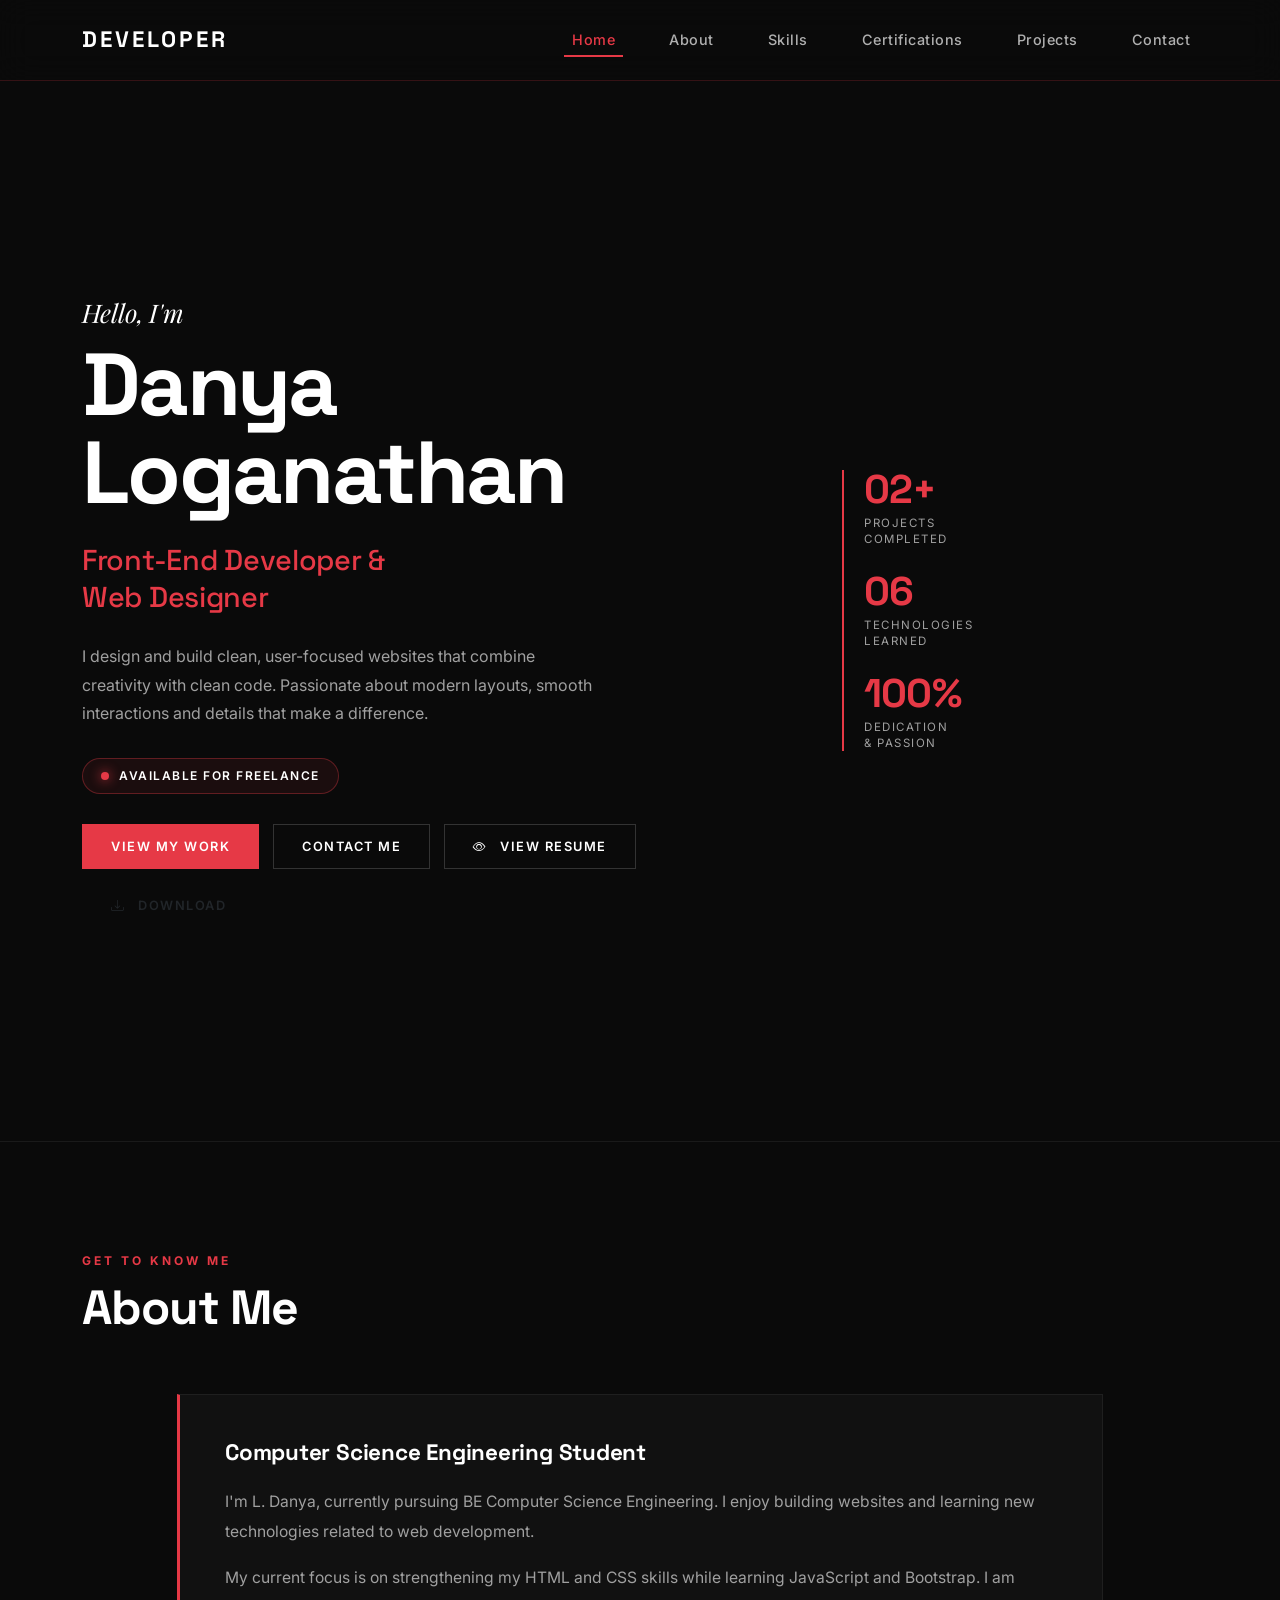
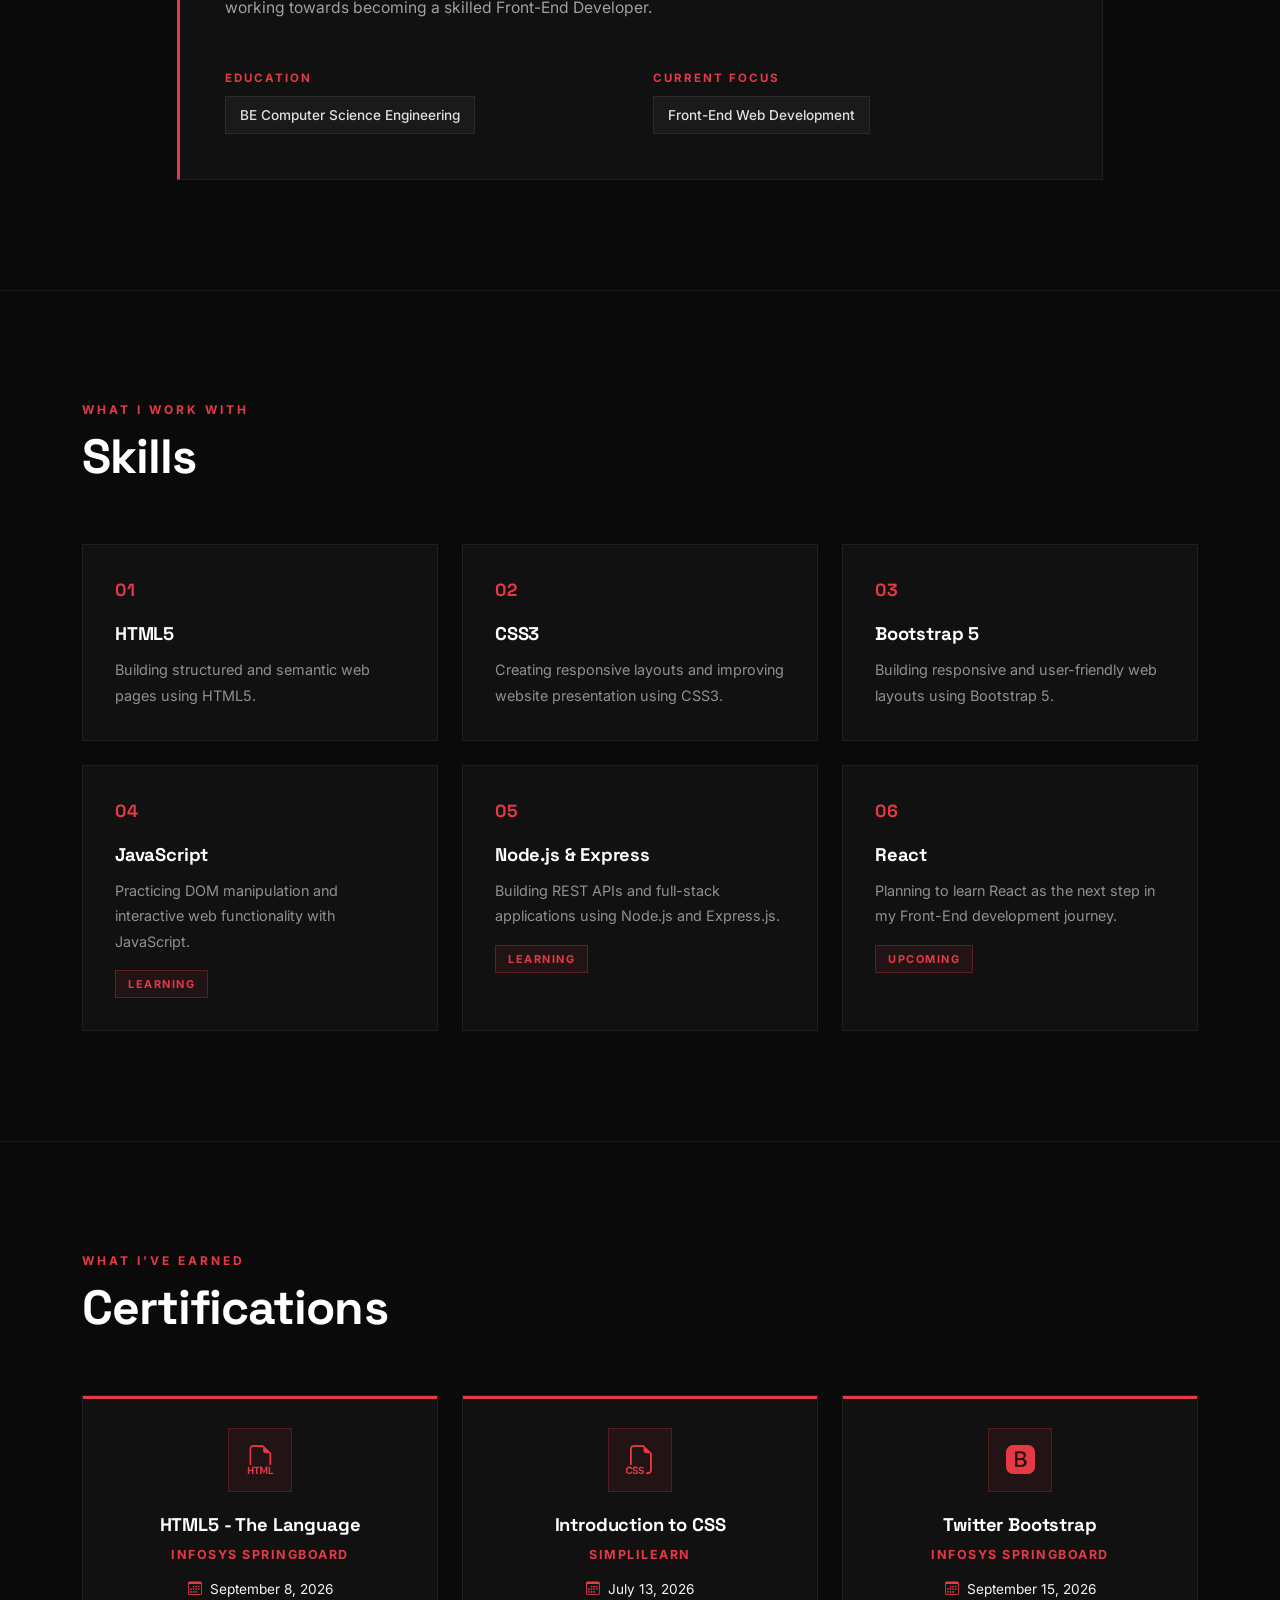
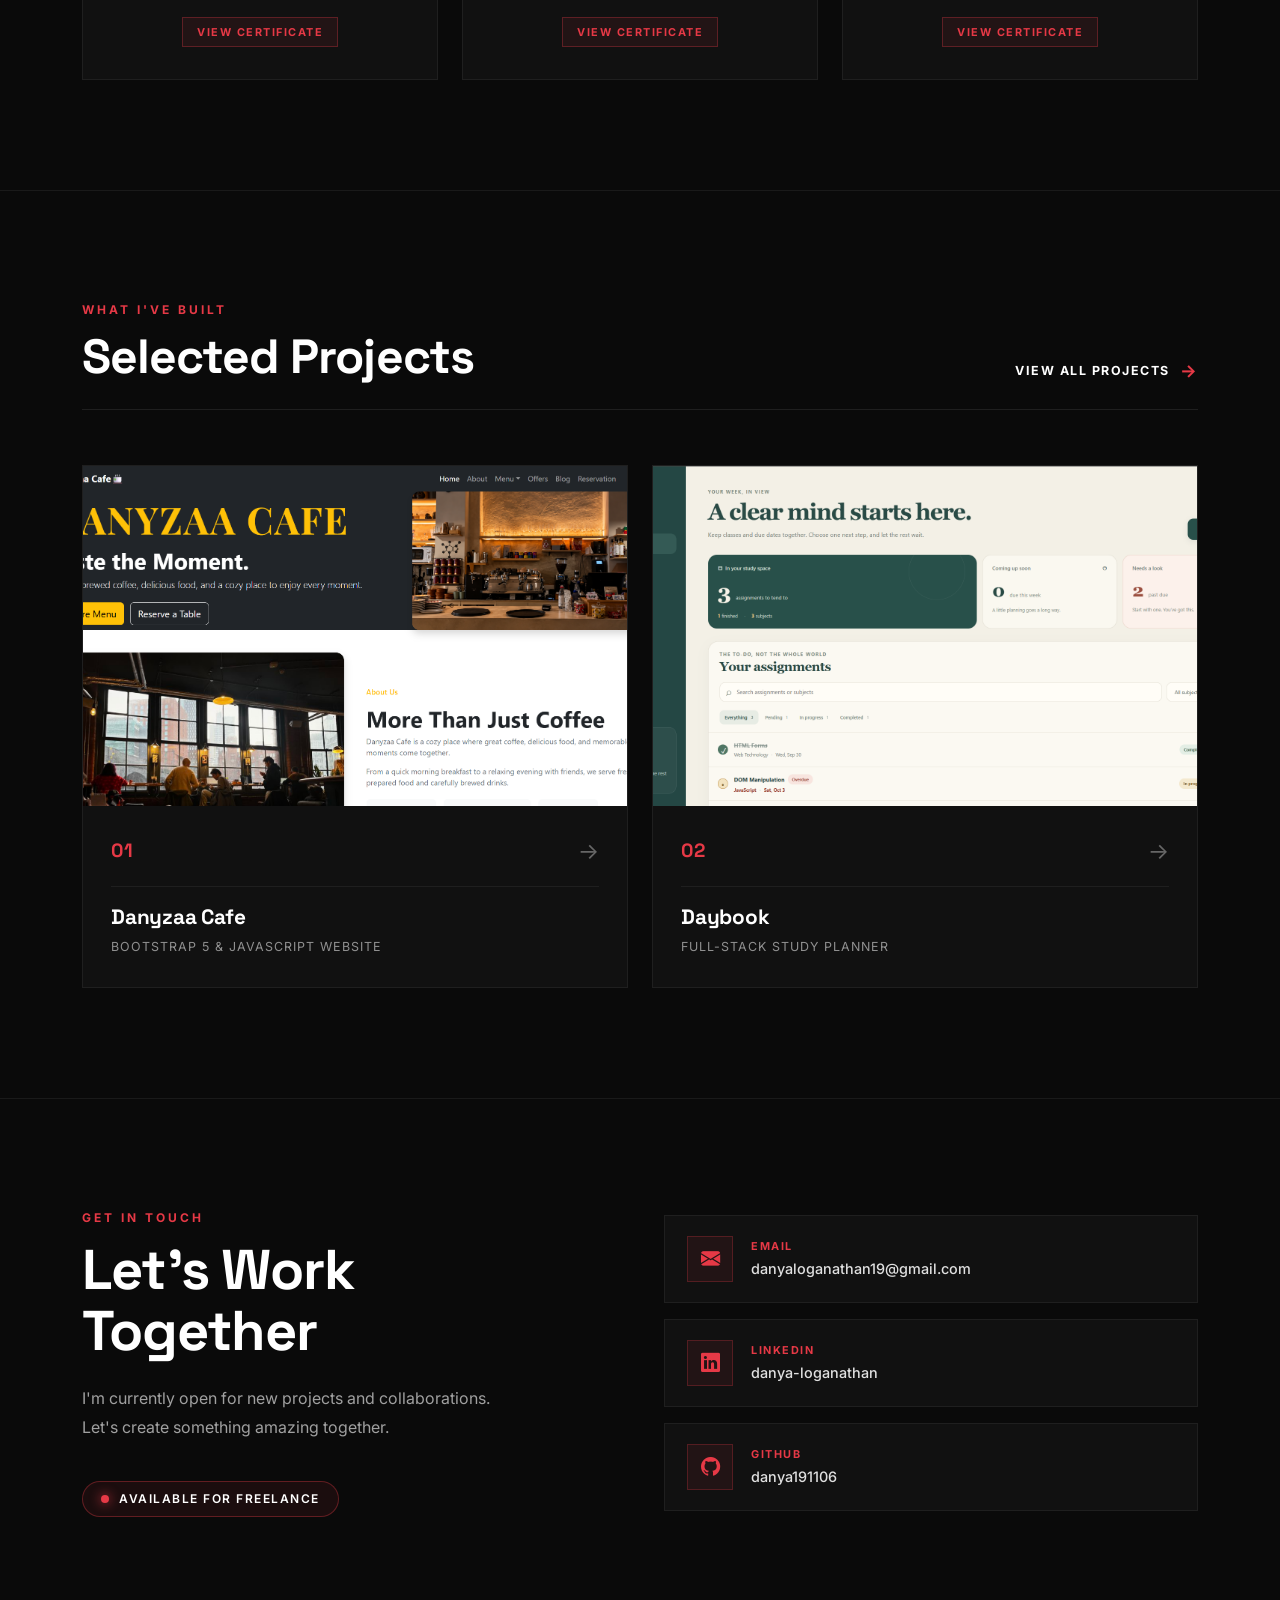
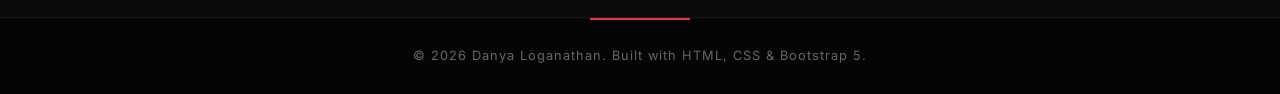
==== commit 26603914: "Update print statement from 'Hello' to 'Goodbye'" ====
--- a/index.html
+++ b/index.html
@@ -60,10 +60,6 @@
                         <a class="nav-link active" href="#home">Home</a>
                     </li>
 
-                  <li class="nav-item">
-                      <a class="nav-link" href="https://drive.google.com/file/d/1lhDlQ3o4pr1T0cpTJAG1LWlVZHupUrLv/preview" target="_blank" rel="noopener">
-        Resume
-                      </a>
                   </li>
 
                     <li class="nav-item">
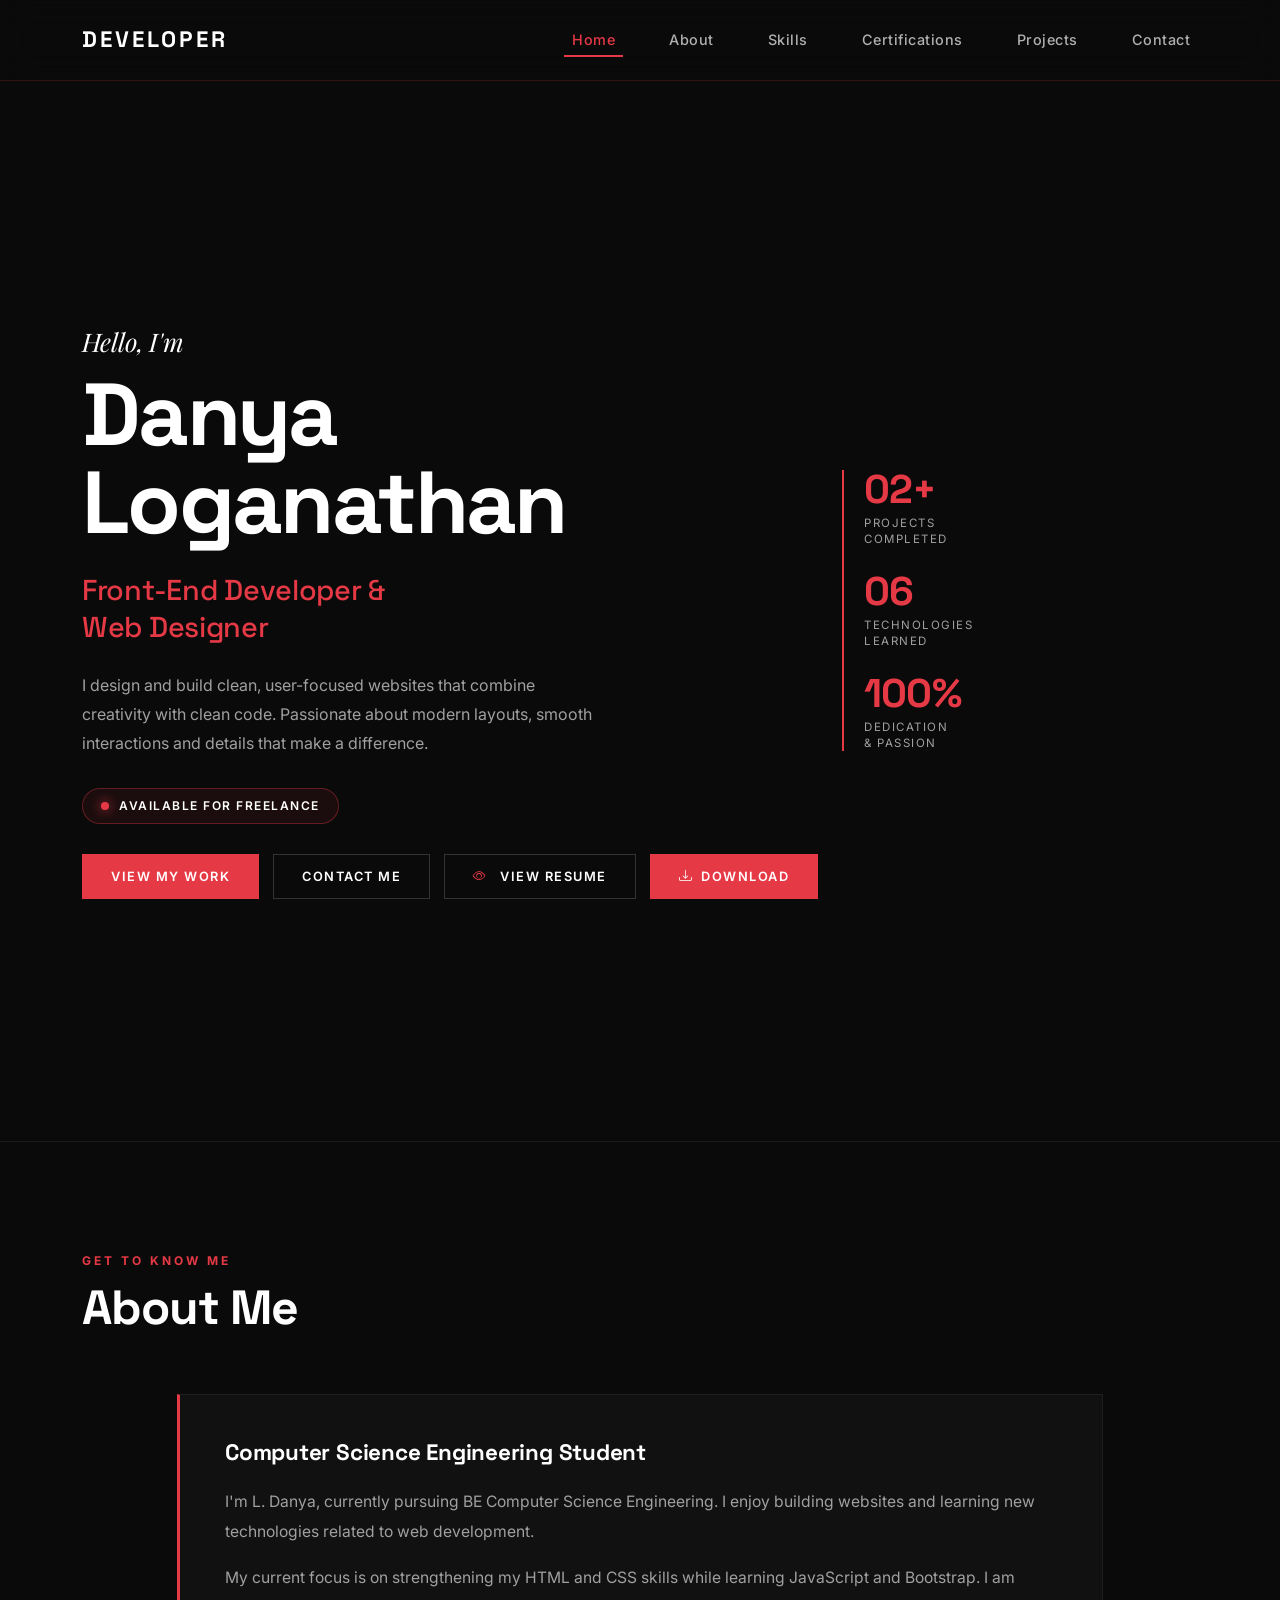
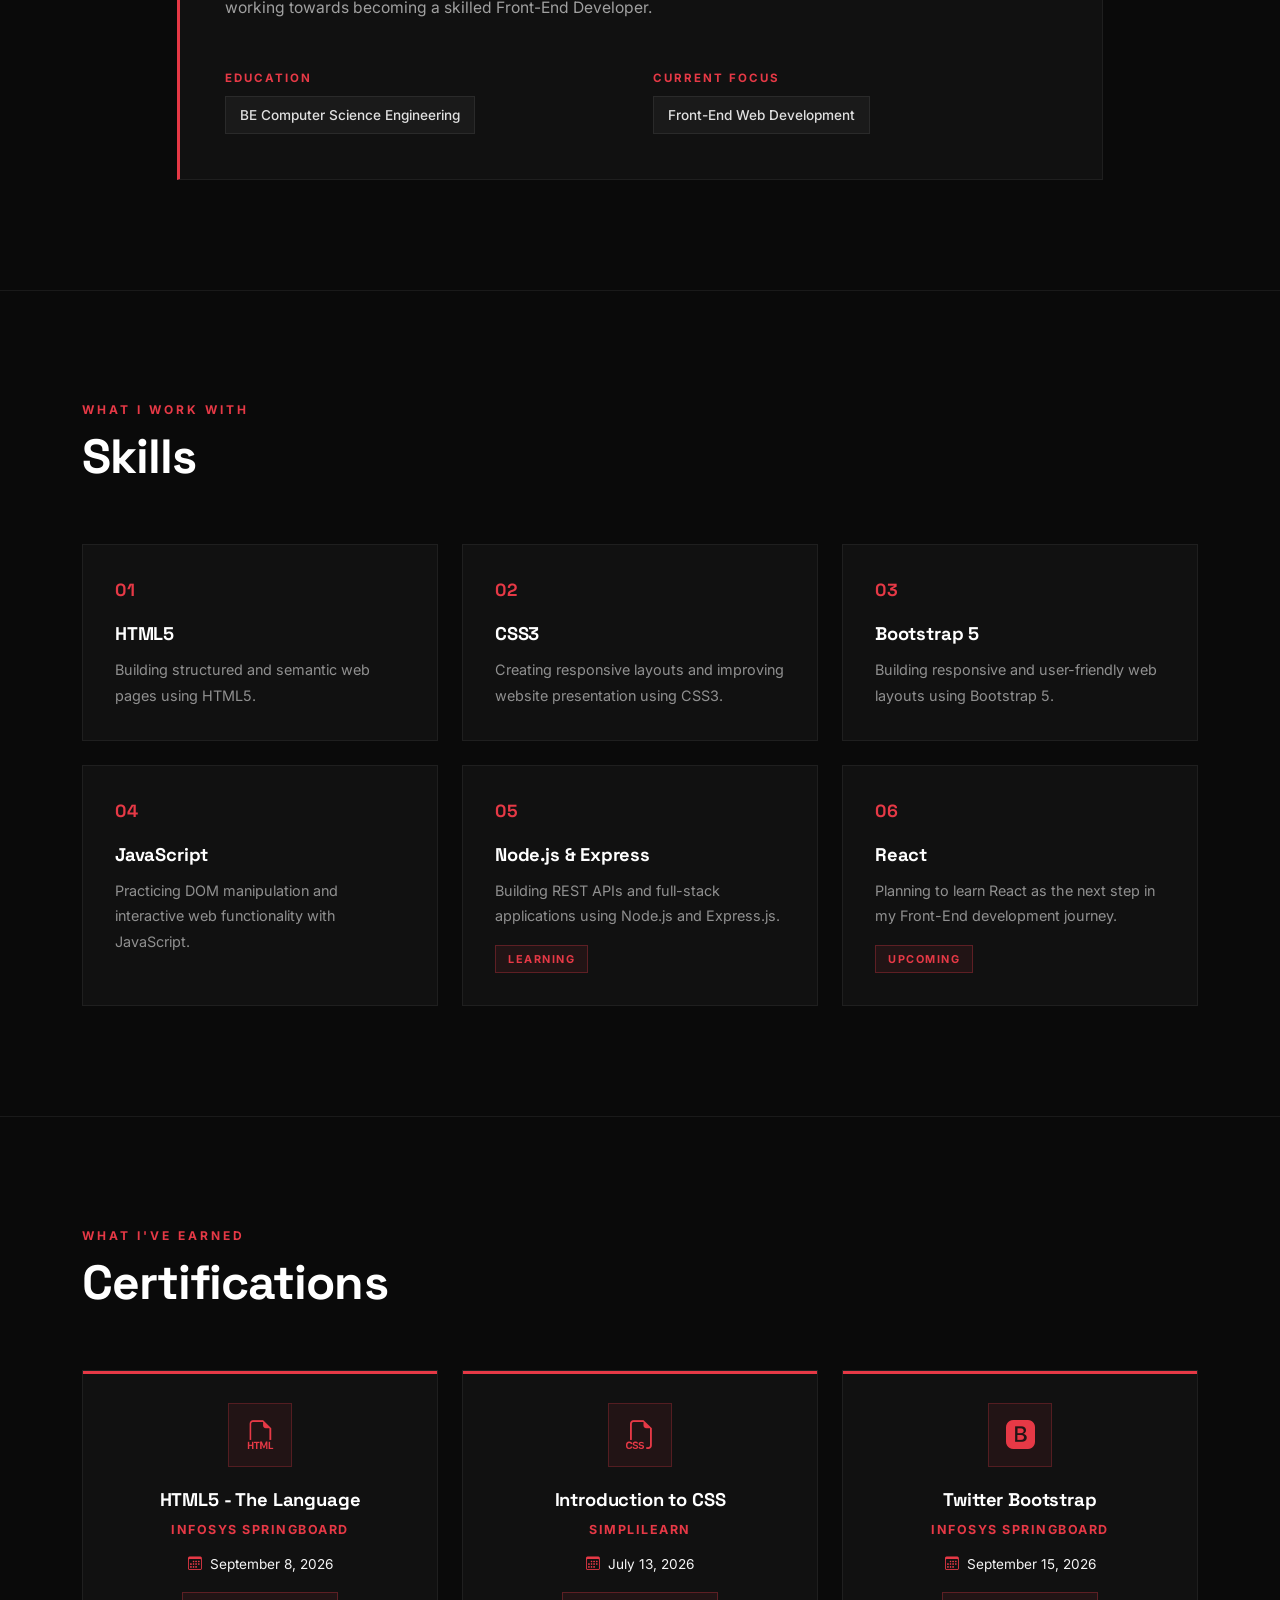
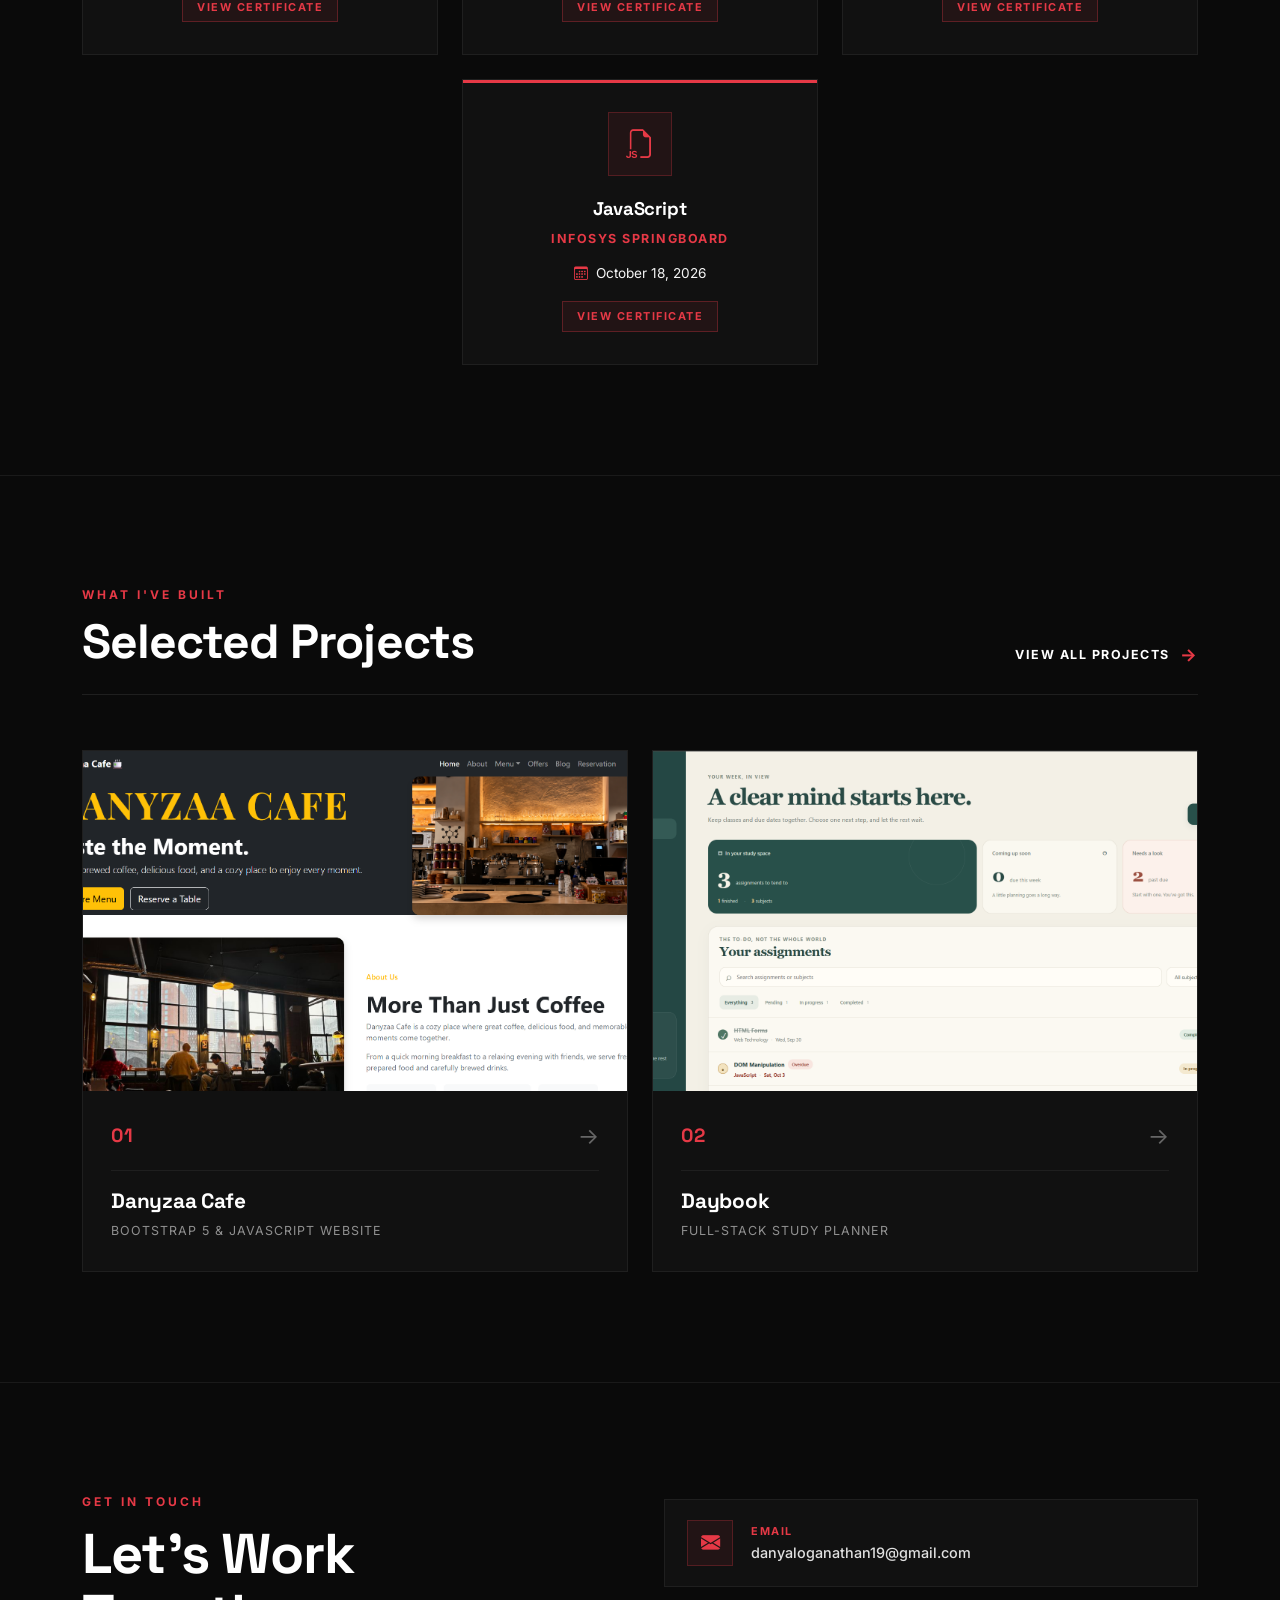
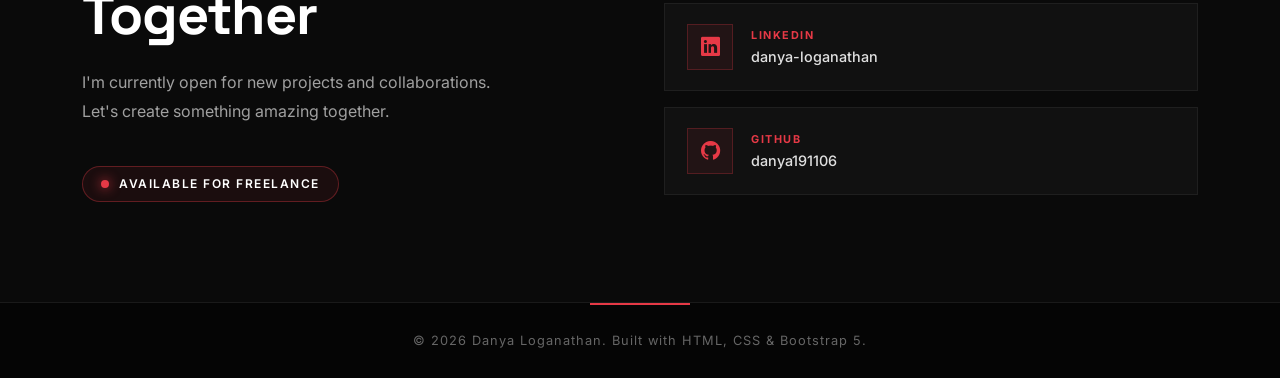
==== commit db0a38b1: "Change the certificate section by adding another one" ====
--- a/index.html
+++ b/index.html
@@ -330,7 +330,6 @@
                         Practicing DOM manipulation and interactive
                         web functionality with JavaScript.
                     </p>
-                    <span class="learning-badge">Learning</span>
                 </div>
             </div>
 
@@ -478,7 +477,30 @@
                 </div>
 
             </div>
-
+            
+                <!-- JavaScript -->
+<div class="col-12 col-md-6 col-lg-4">
+    <div class="cert-card h-100">
+        <div class="cert-icon">
+            <i class="bi bi-filetype-js"></i>
+        </div>
+        <h3>JavaScript</h3>
+        <p class="cert-issuer">Infosys Springboard</p>
+        <p class="cert-date">
+            <i class="bi bi-calendar3 me-1"></i>
+            October 18, 2026
+        </p>
+        
+        <a href="certificates/javascript.pdf" 
+           target="_blank" 
+           rel="noopener" 
+           class="cert-badge">
+            View Certificate
+        </a>
+    </div>
+</div>
+
+            
         </div>
 
     </div>
--- a/style.css
+++ b/style.css
@@ -904,3 +904,34 @@
         font-size: 2rem;
     }
 }
+
+/* =========================================
+   RESUME BUTTONS STYLING
+========================================= */
+
+/* View Resume button (Normal white border) */
+.secondary-btn i {
+    color: #e63946; /* Eye icon red color */
+}
+
+/* Download Resume button (Red fill) */
+.resume-btn {
+    background: #e63946;
+    color: #ffffff;
+    border: 1px solid #e63946;
+    display: inline-flex;
+    align-items: center;
+    justify-content: center;
+}
+
+.resume-btn:hover {
+    background: #ff4d5a;
+    color: #ffffff;
+    border-color: #ff4d5a;
+    transform: translateY(-2px);
+    box-shadow: 0 10px 30px rgba(230, 57, 70, 0.35);
+}
+
+.resume-btn i {
+    color: #ffffff;
+}
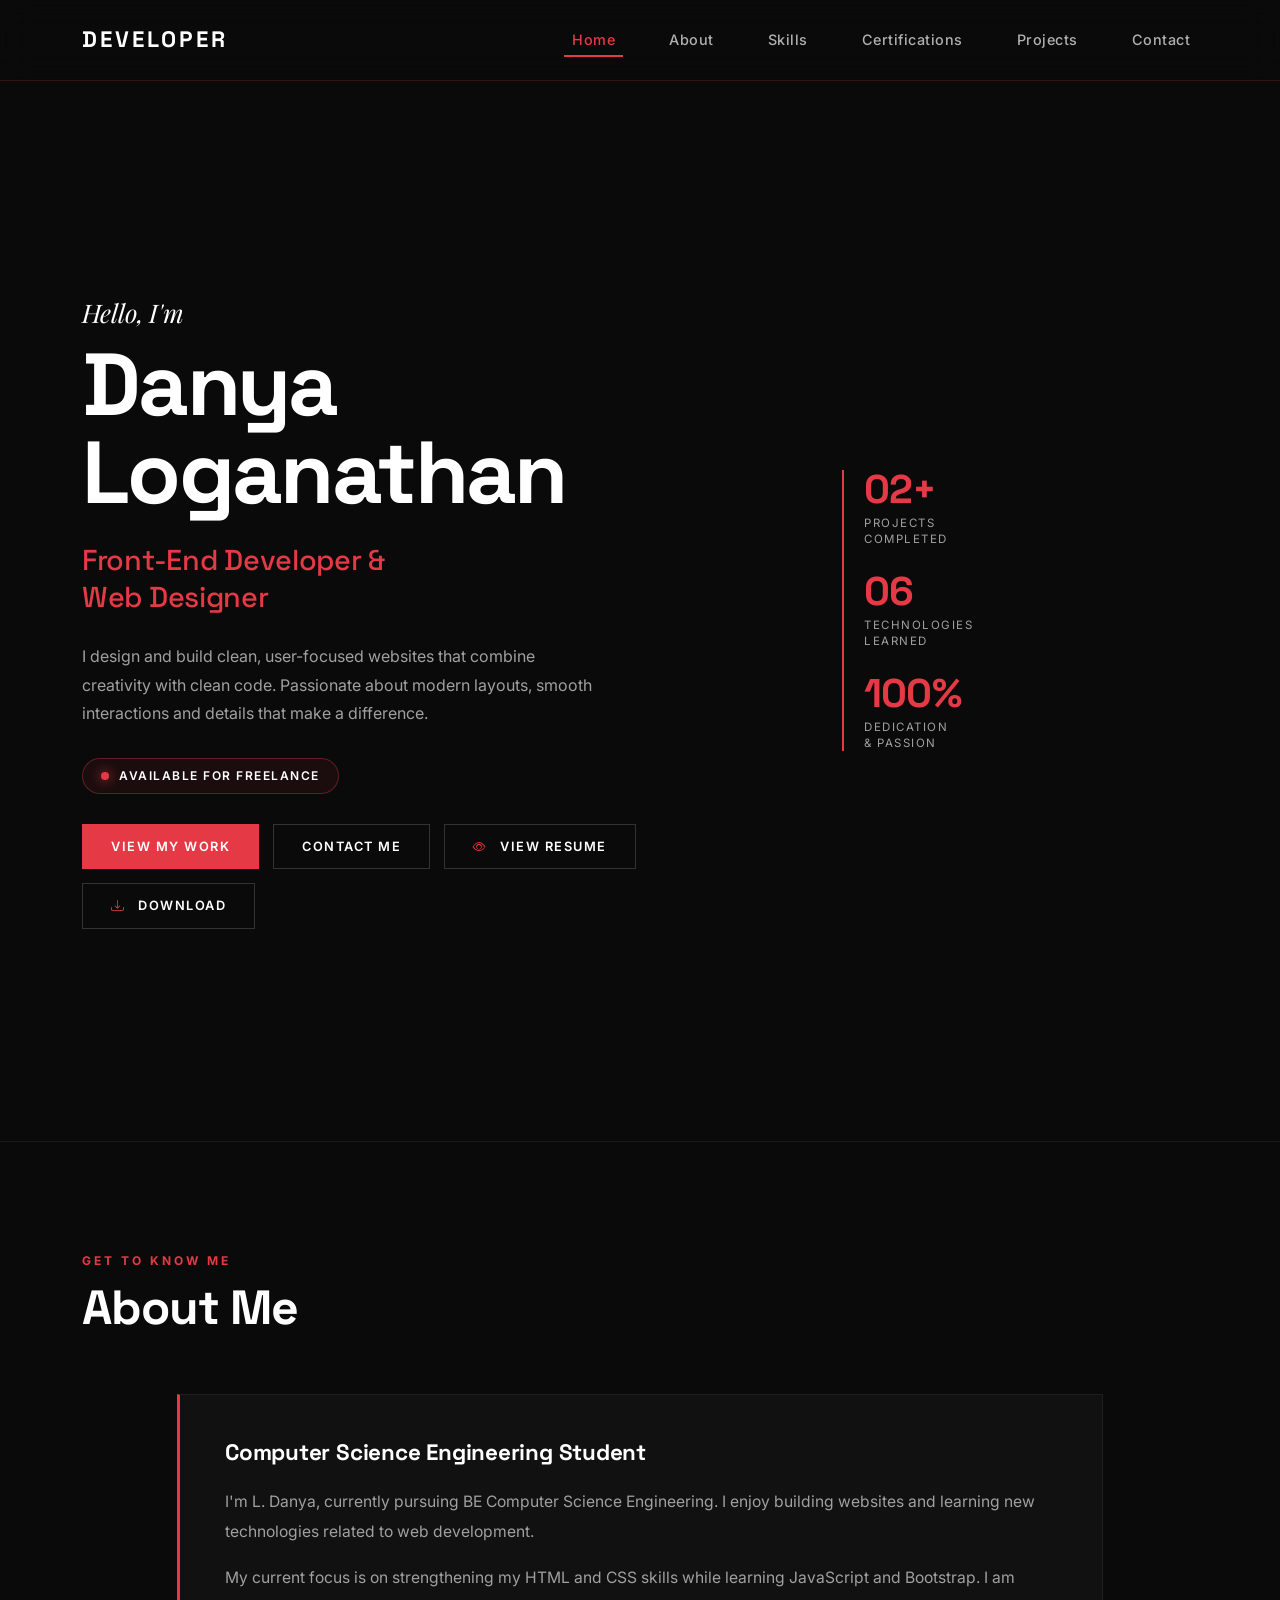
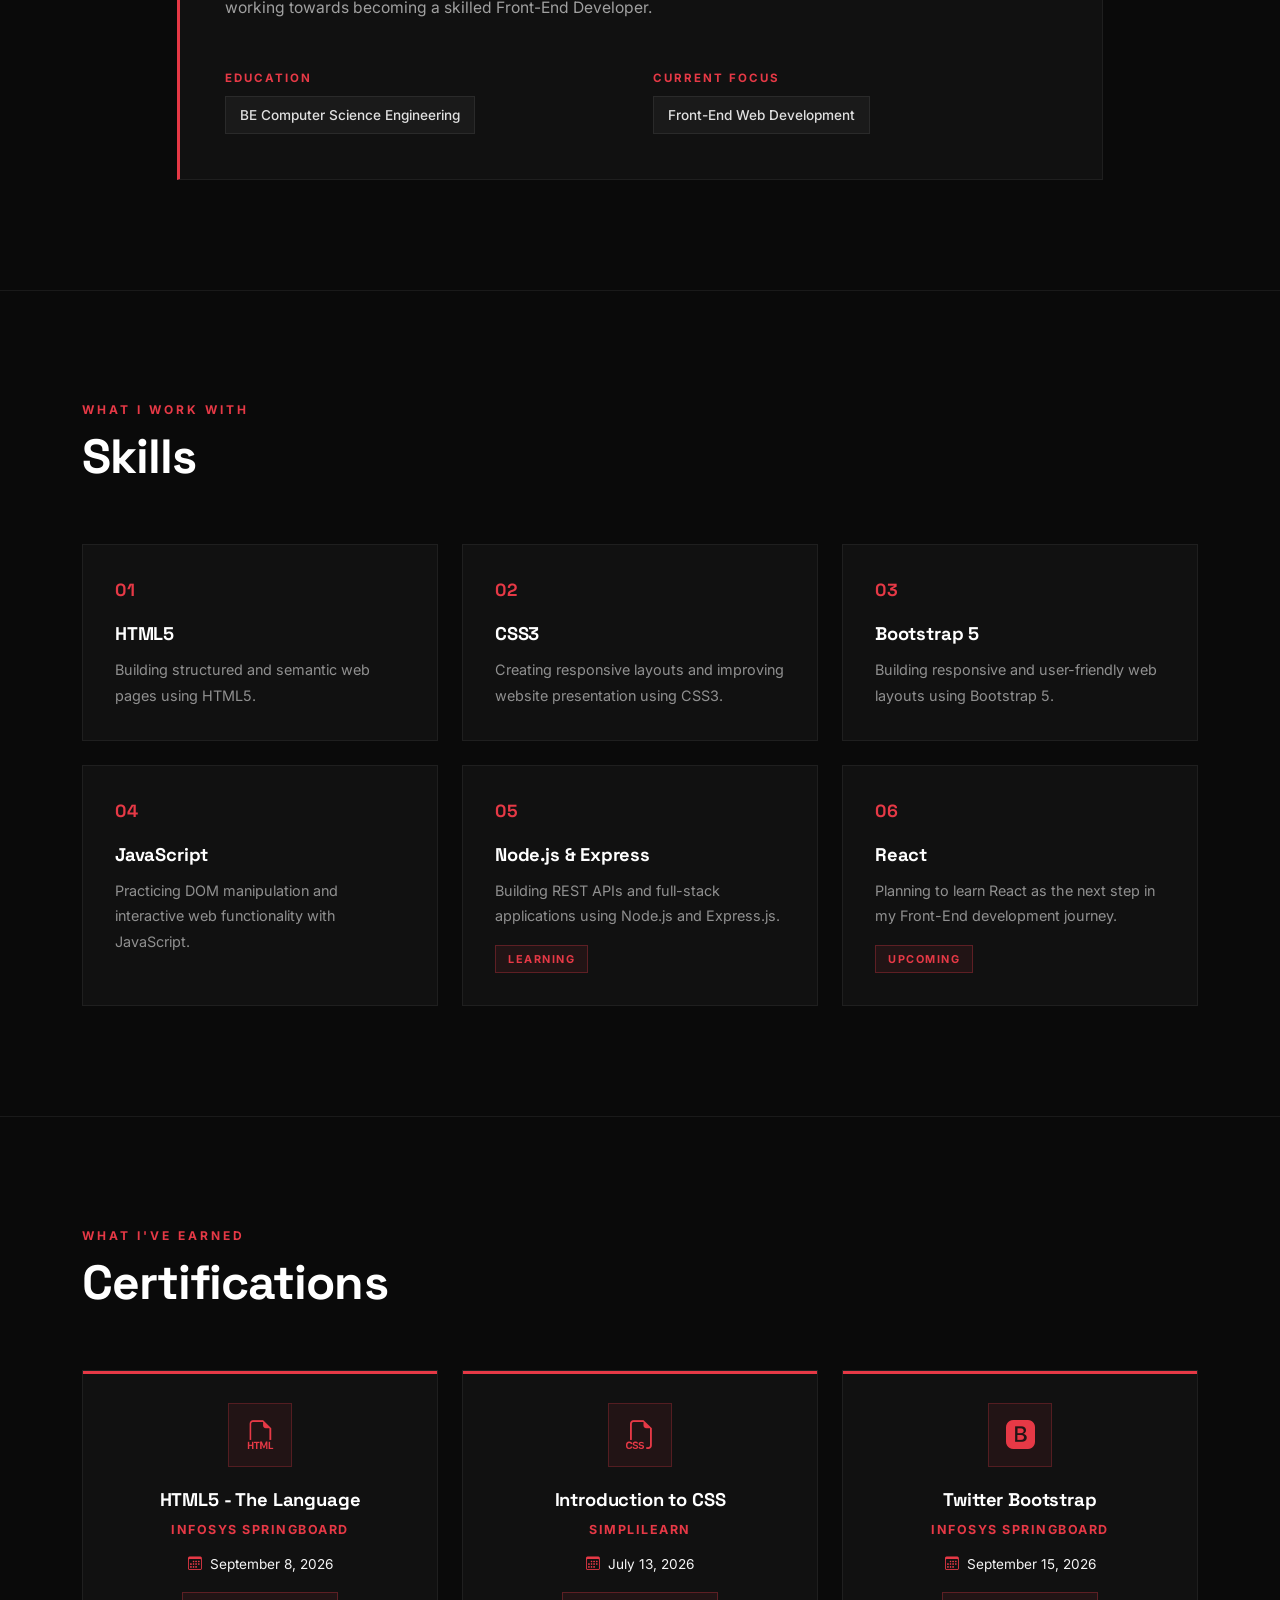
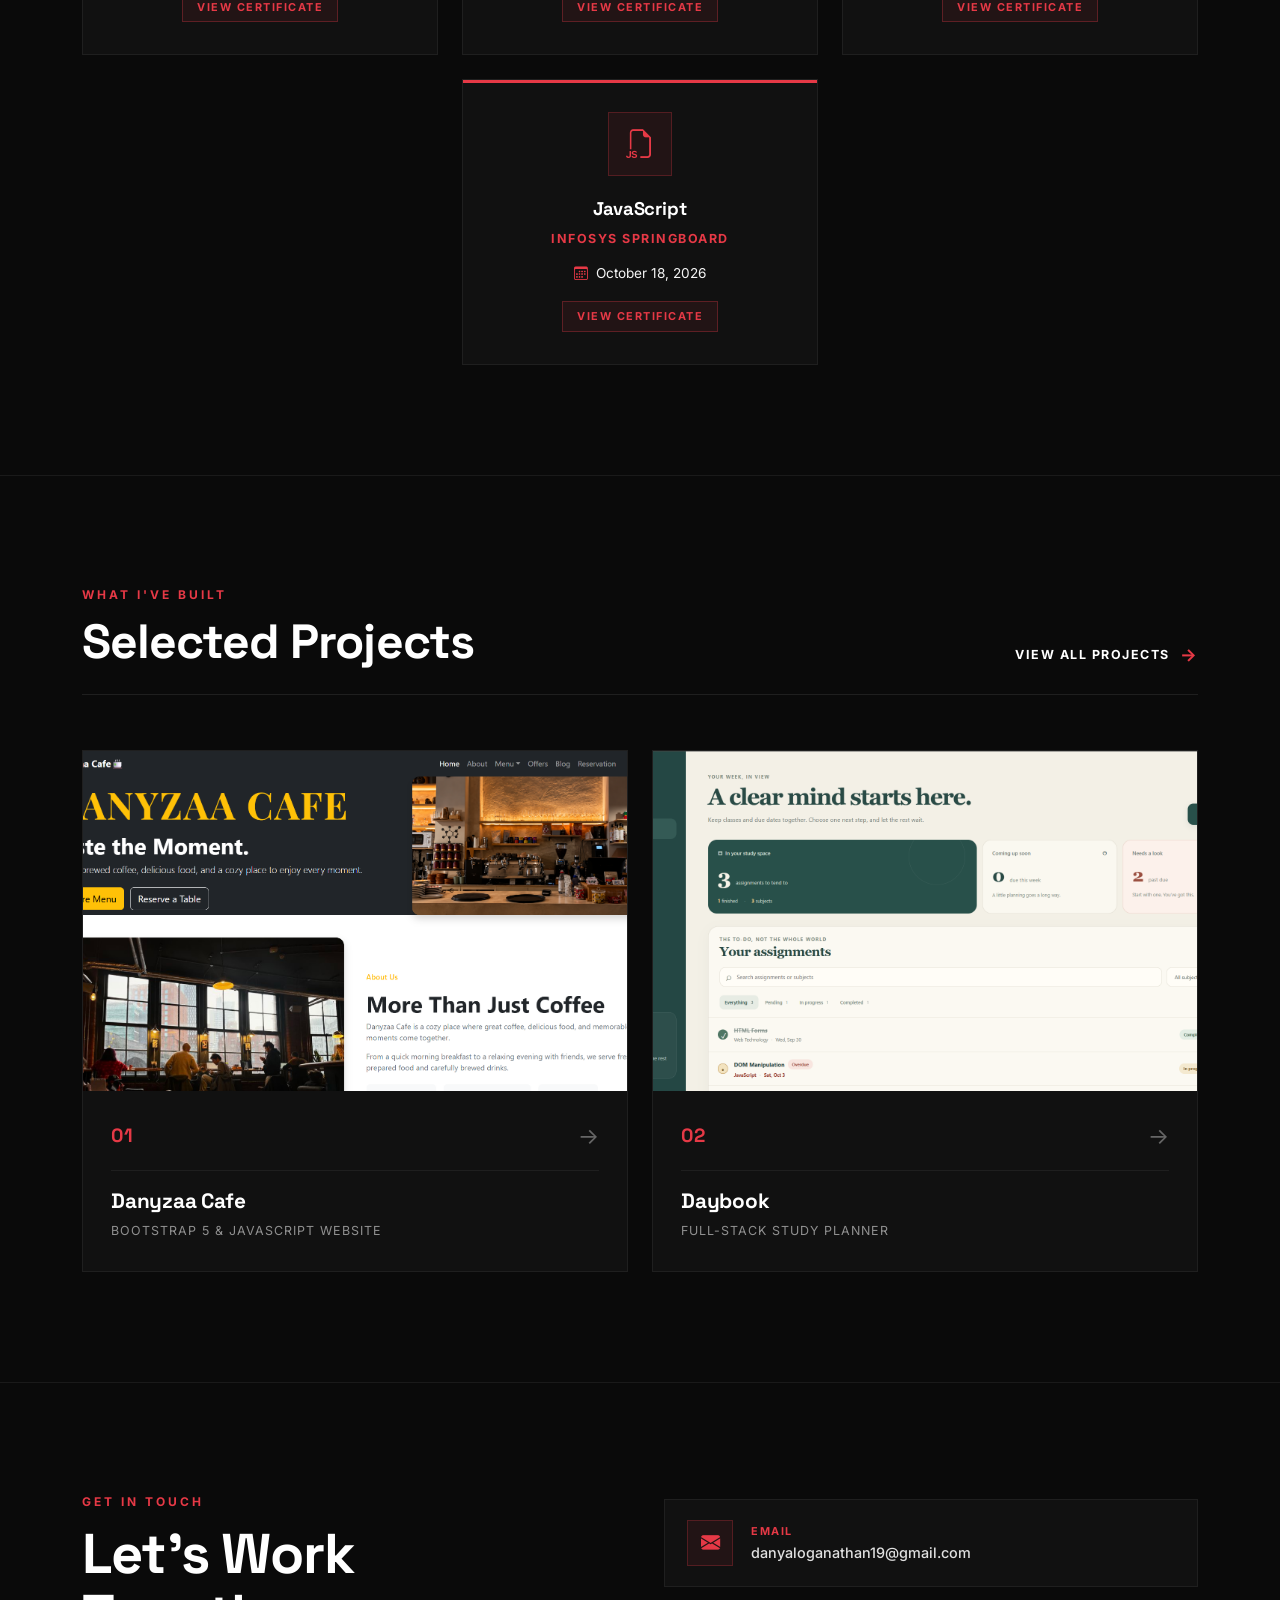
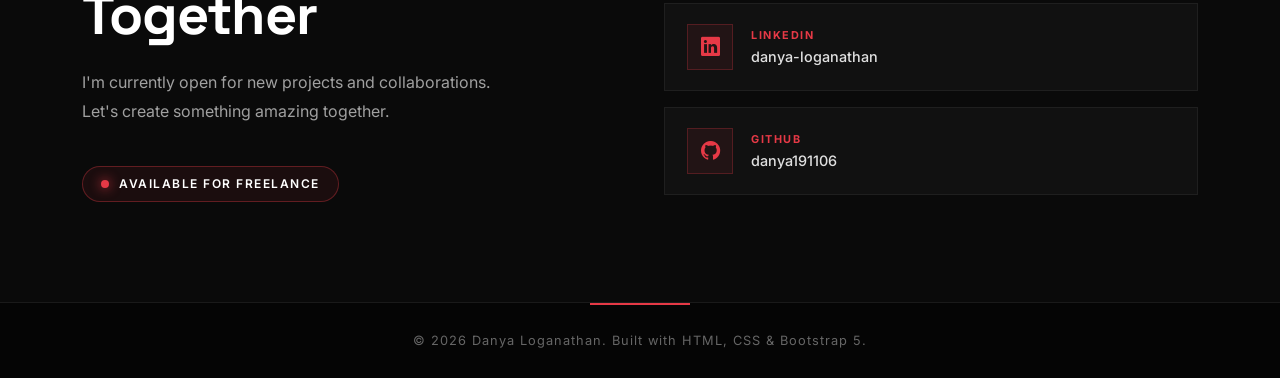
==== commit db72d46a: "change the button primary to secondary" ====
--- a/index.html
+++ b/index.html
@@ -148,7 +148,7 @@
     </a>
 
     <a href="https://drive.google.com/uc?export=download&id=1lhDlQ3o4pr1T0cpTJAG1LWlVZHupUrLv" 
-       class="btn resume-btn">
+       class="btn secondary-btn">
        <i class="bi bi-download me-2"></i> Download
     </a>
                     
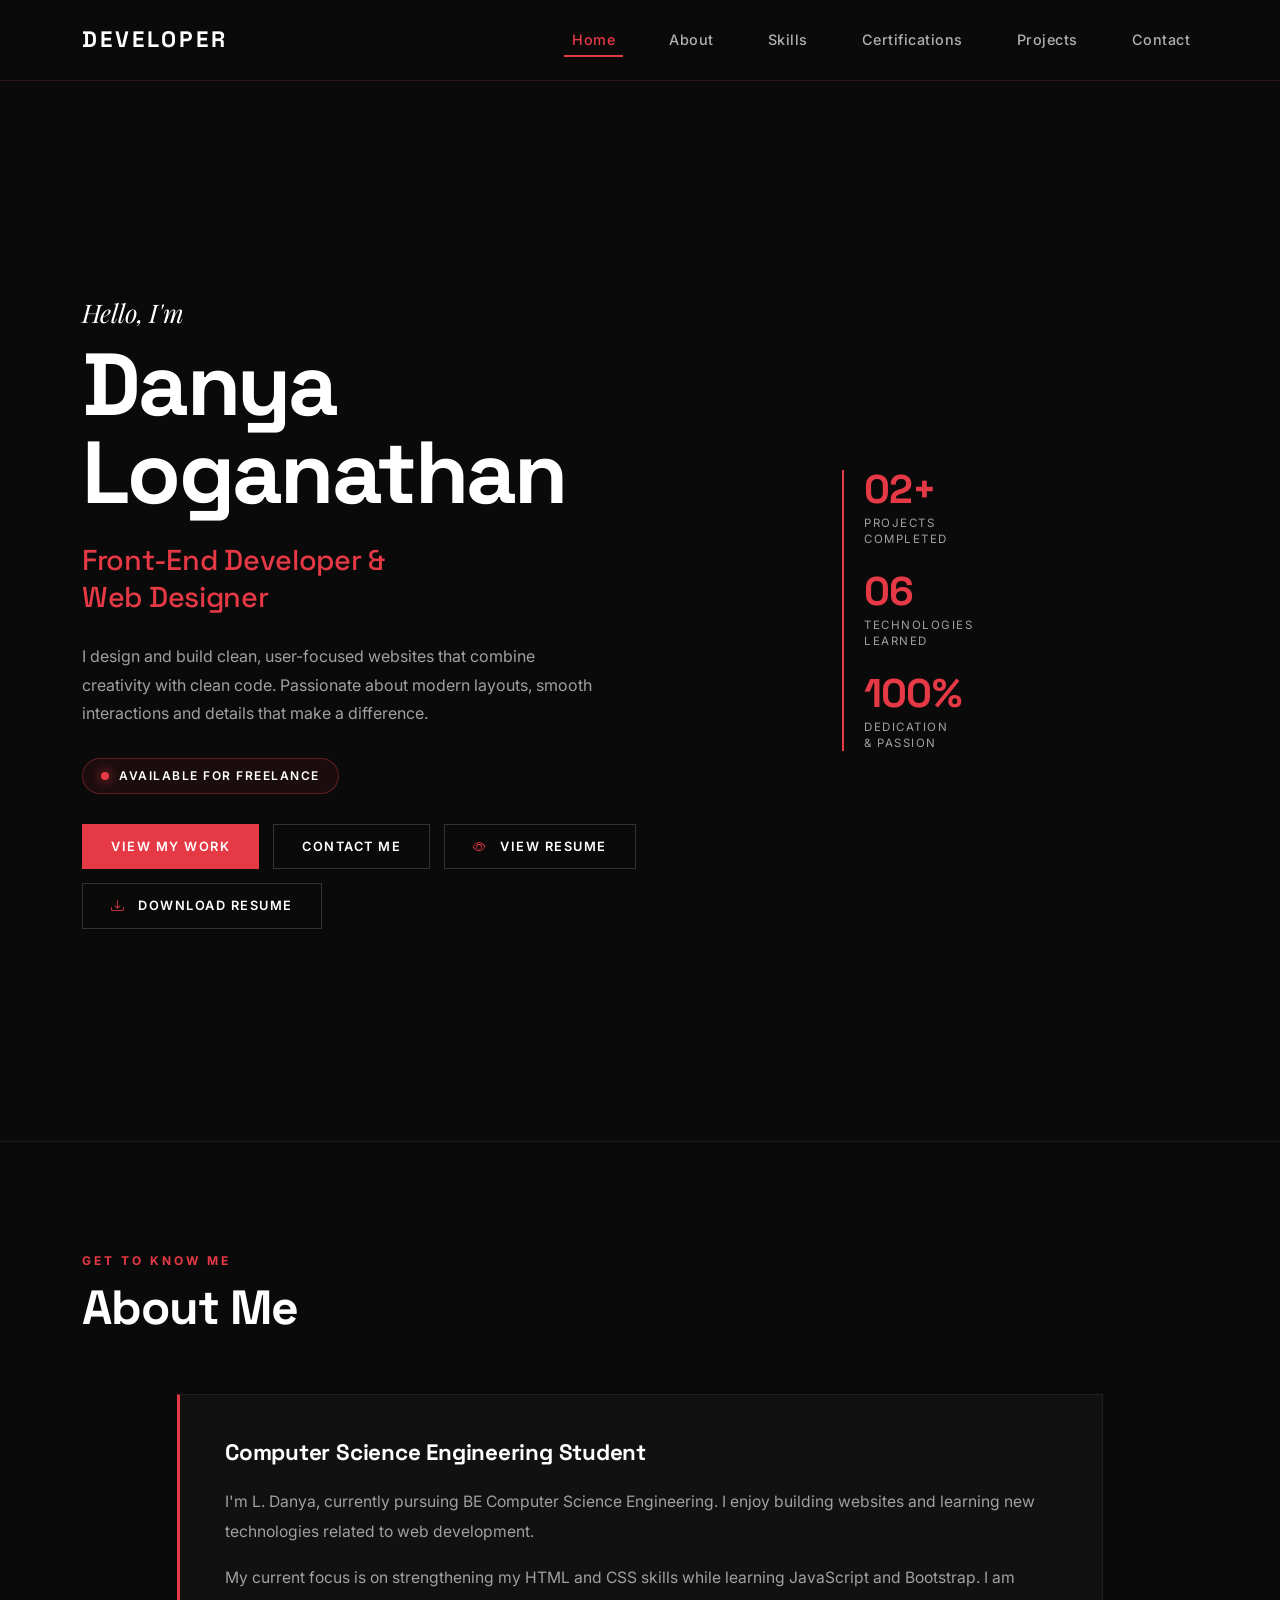
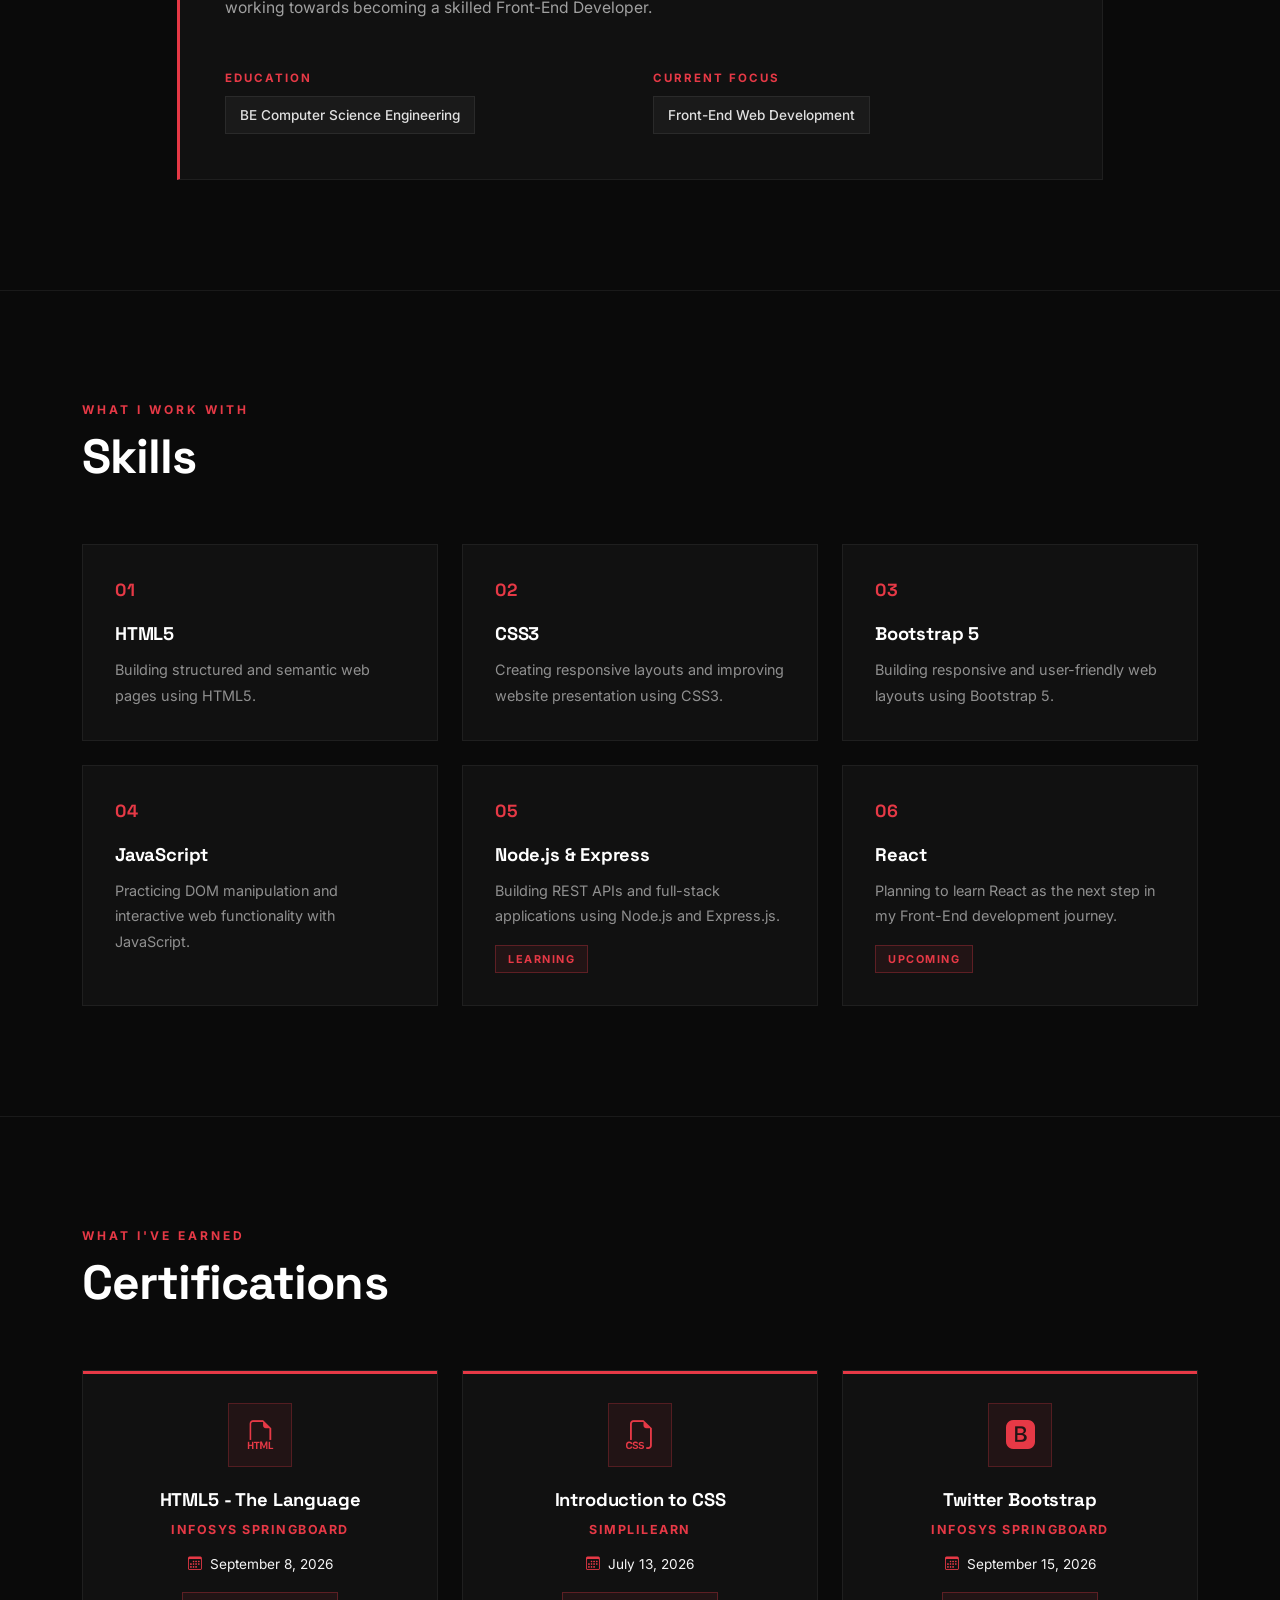
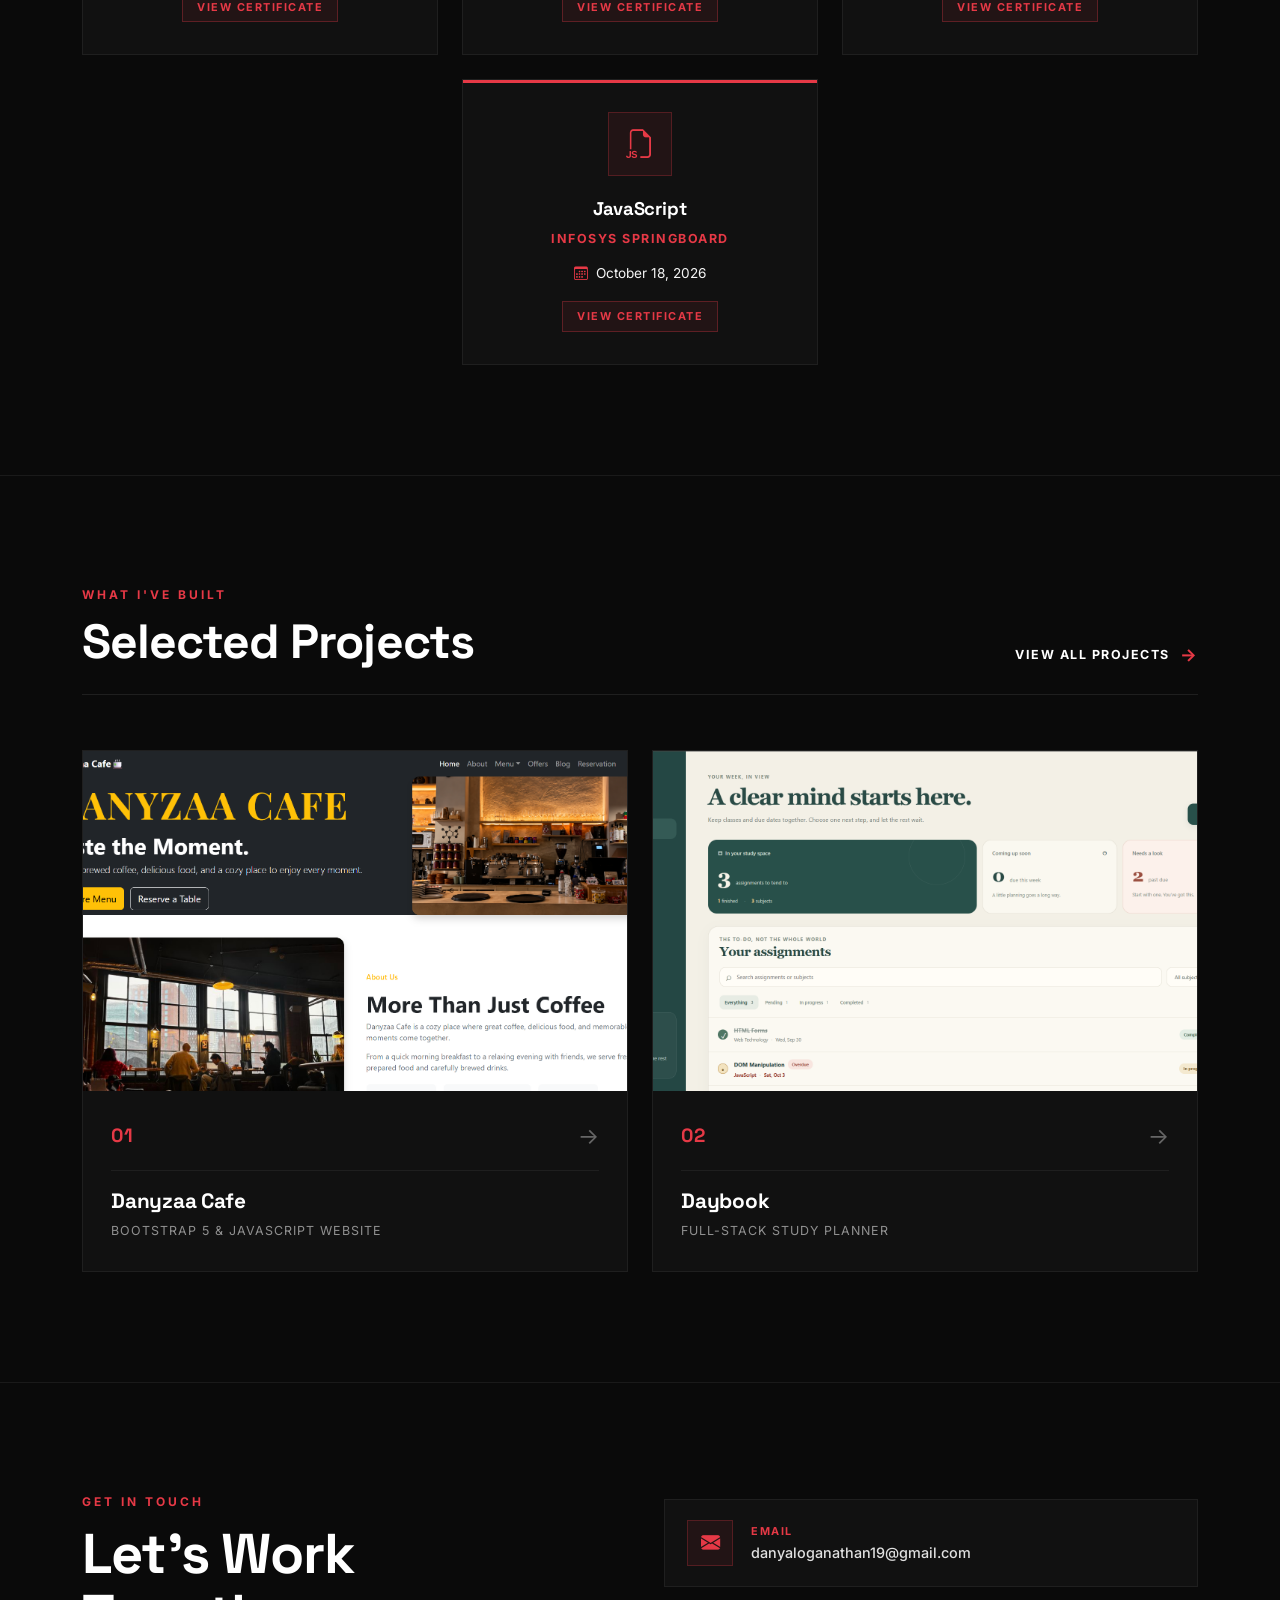
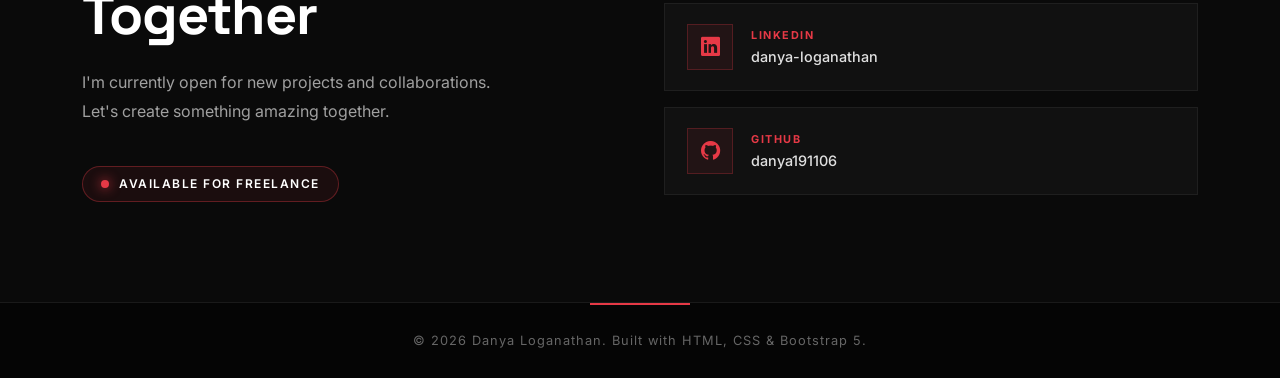
==== commit f43805c4: "change the button name" ====
--- a/index.html
+++ b/index.html
@@ -149,7 +149,7 @@
 
     <a href="https://drive.google.com/uc?export=download&id=1lhDlQ3o4pr1T0cpTJAG1LWlVZHupUrLv" 
        class="btn secondary-btn">
-       <i class="bi bi-download me-2"></i> Download
+       <i class="bi bi-download me-2"></i> Download Resume
     </a>
                     
                 </div>
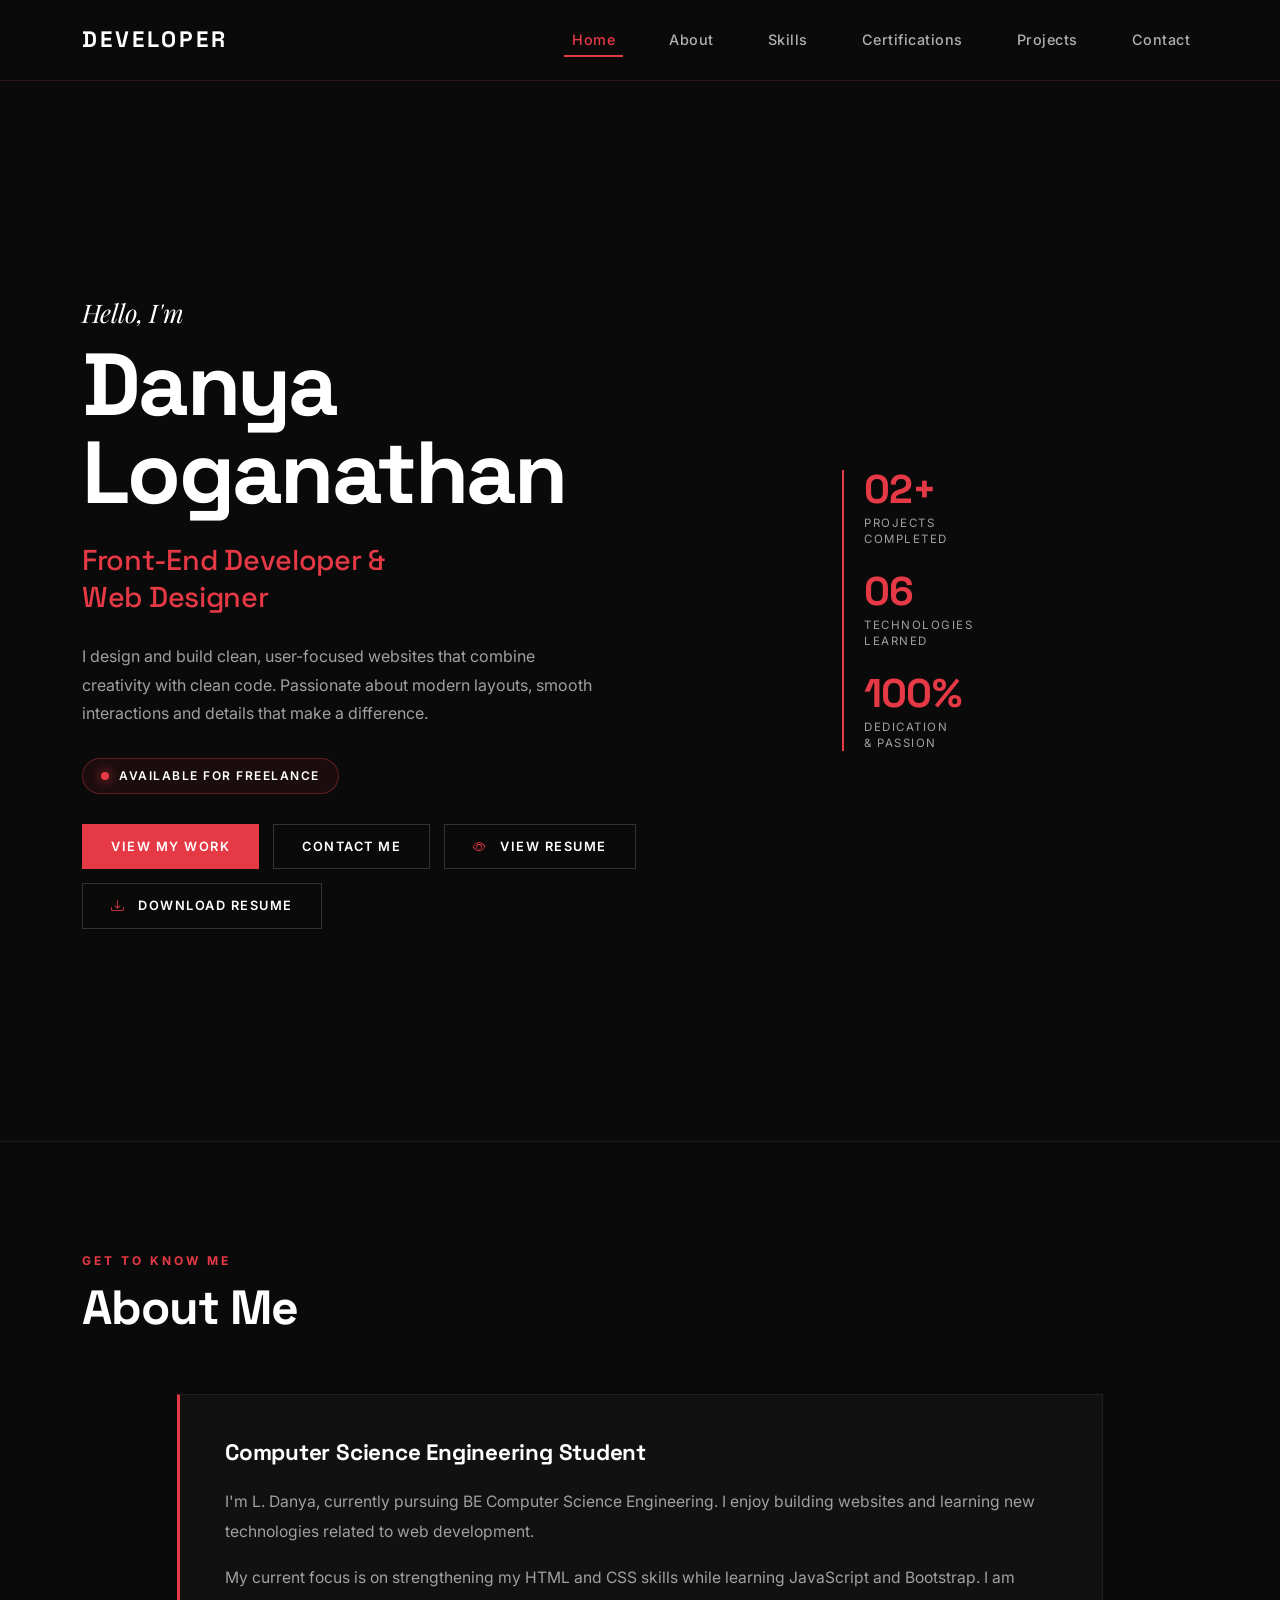
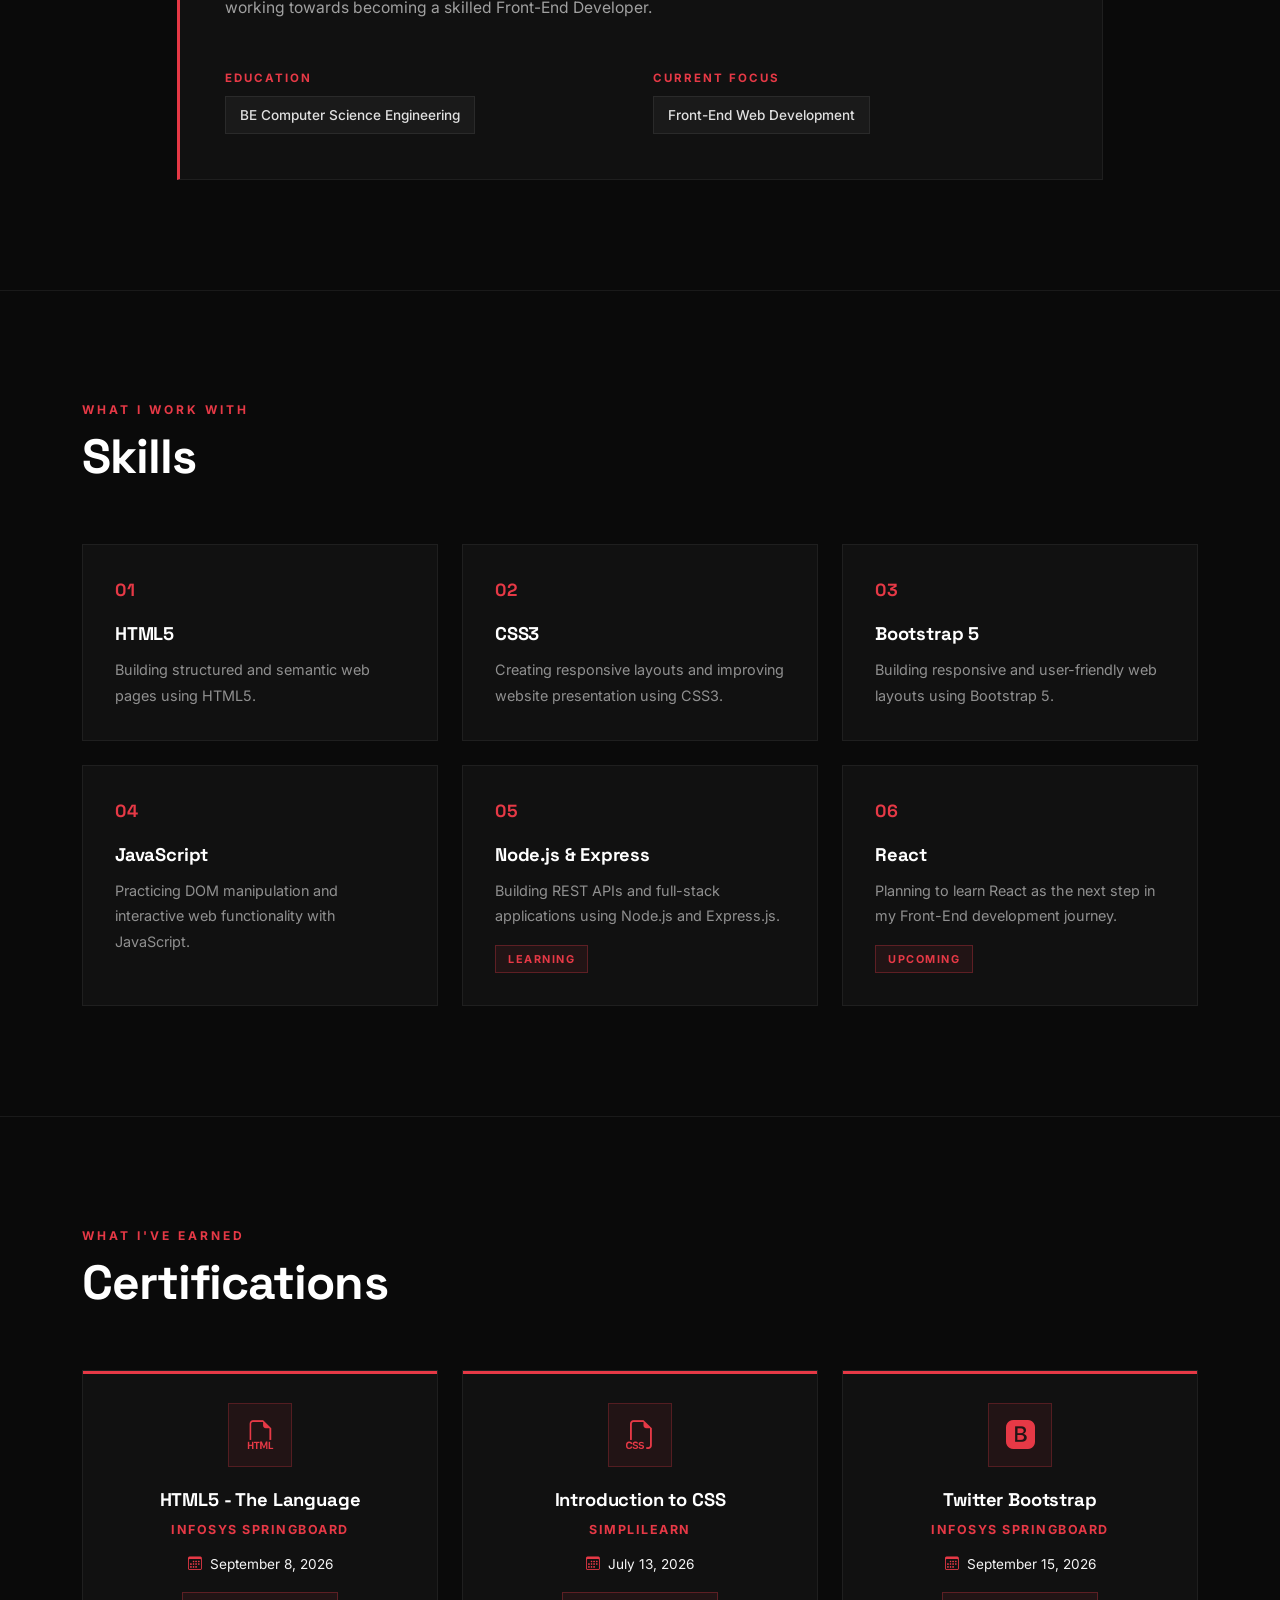
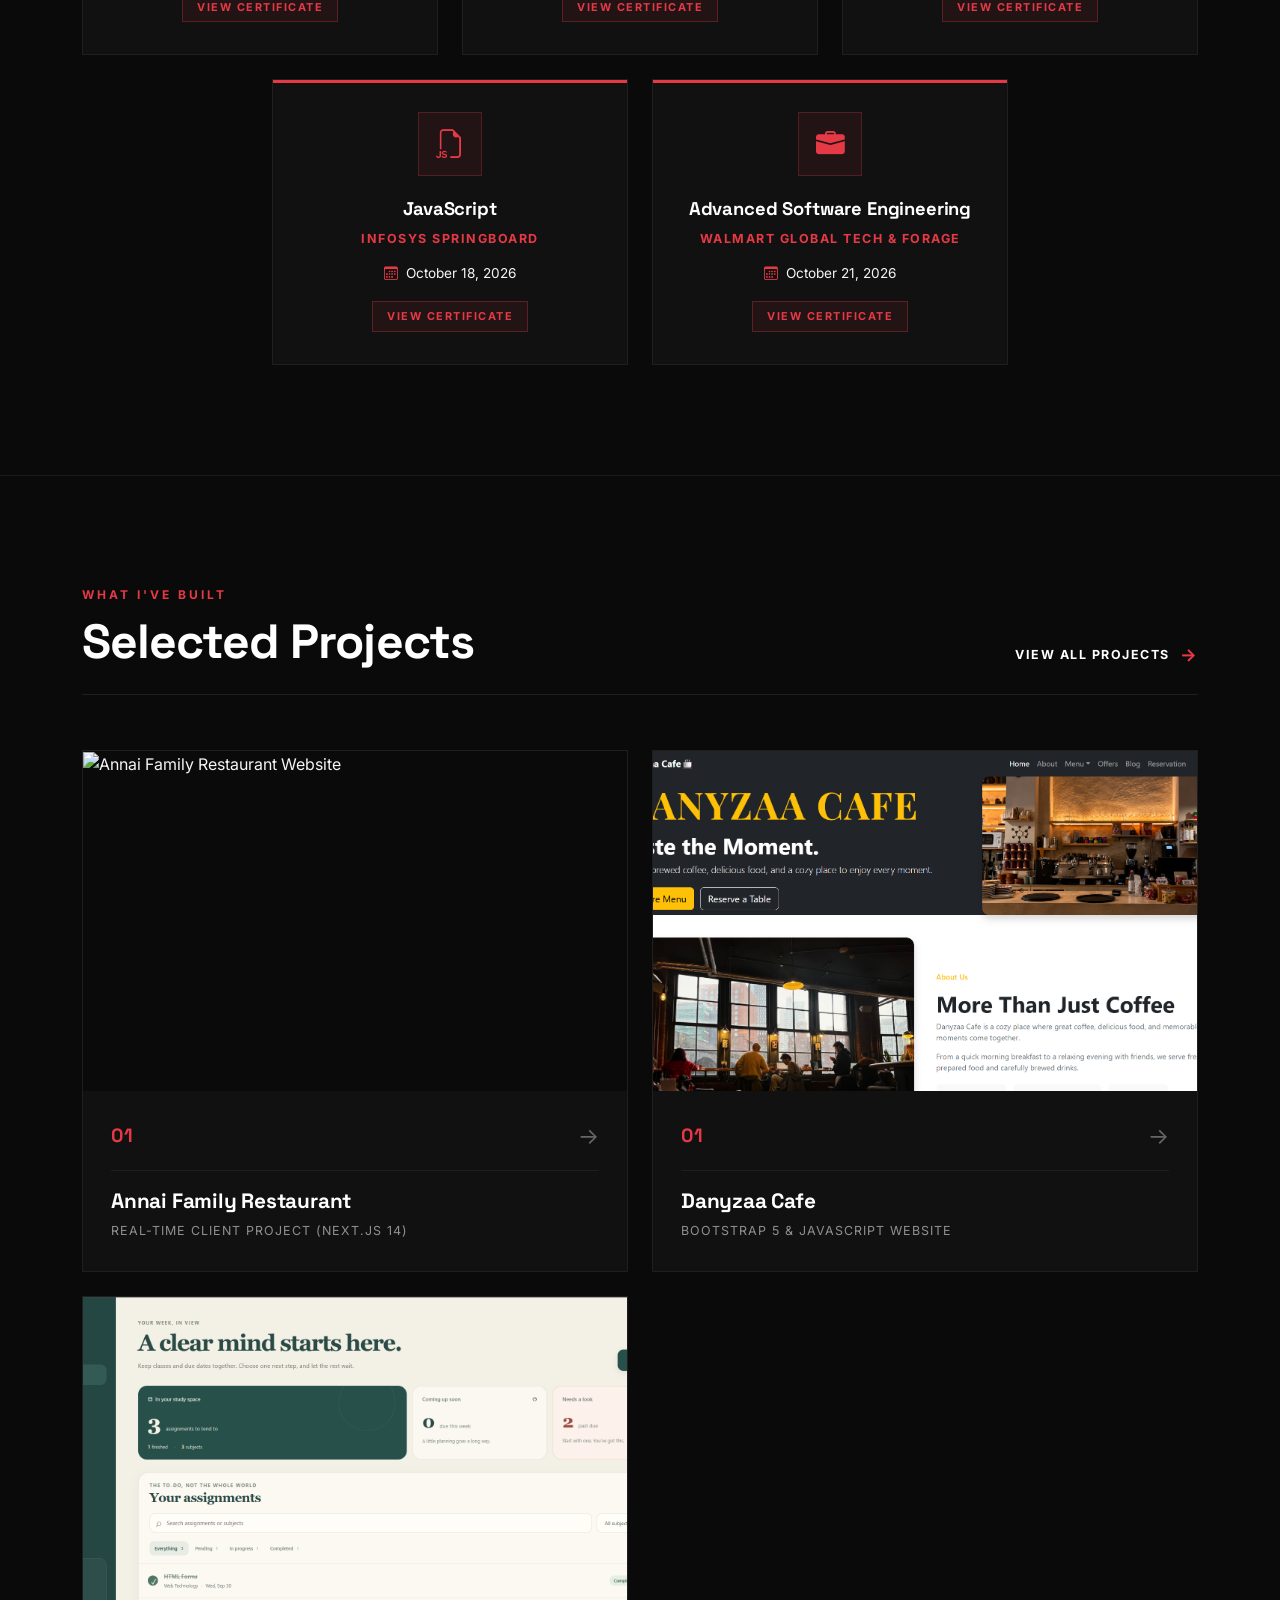
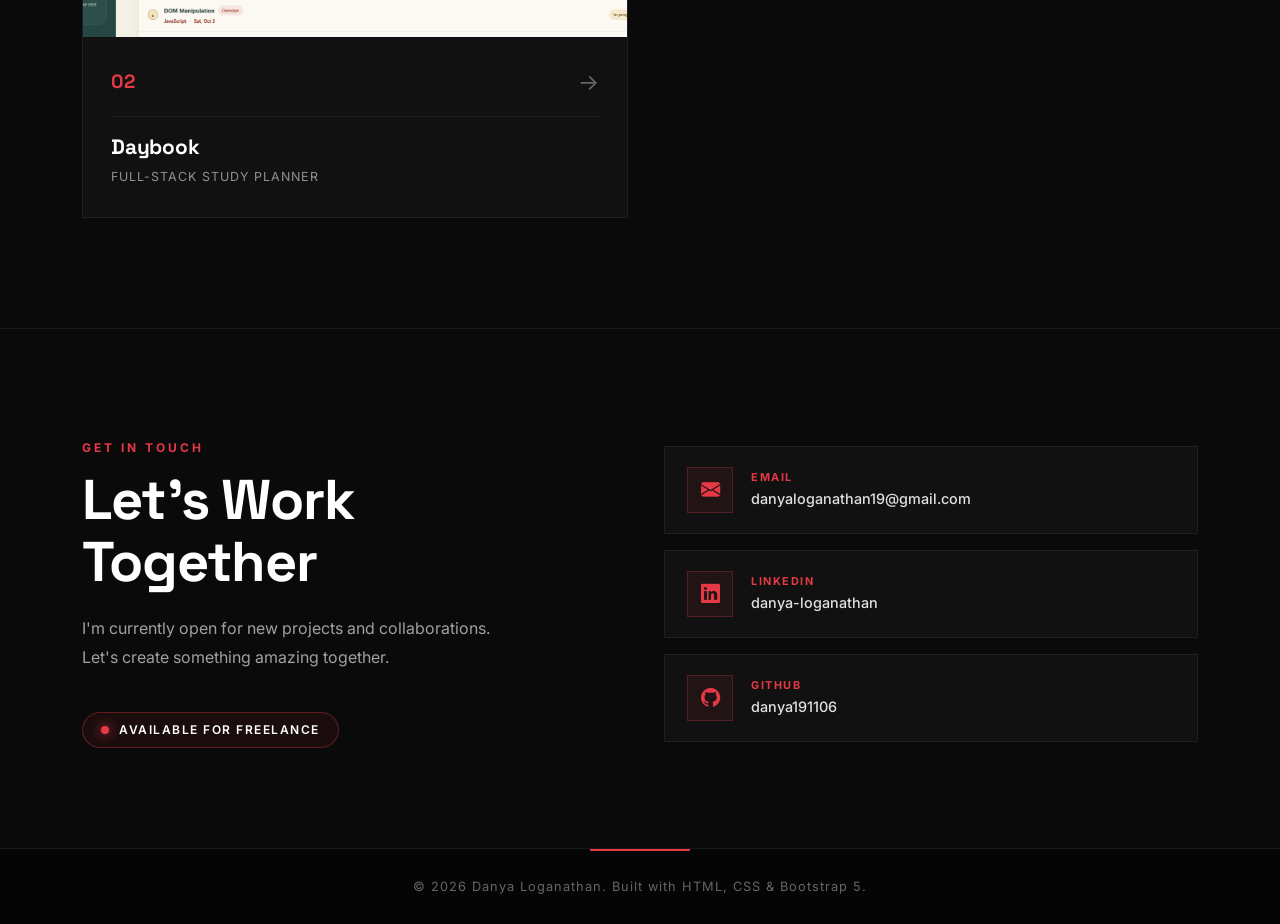
==== commit 5d3a8b7e: "update the certificate section and project section" ====
--- a/index.html
+++ b/index.html
@@ -500,6 +500,27 @@
     </div>
 </div>
 
+        <!-- Walmart Forage -->
+<div class="col-12 col-md-6 col-lg-4">
+    <div class="cert-card h-100">
+        <div class="cert-icon">
+            <i class="bi bi-briefcase-fill"></i>
+        </div>
+        <h3>Advanced Software Engineering</h3>
+        <p class="cert-issuer">Walmart Global Tech & Forage</p>
+        <p class="cert-date">
+            <i class="bi bi-calendar3 me-1"></i>
+            October 21, 2026
+        </p>
+        
+        <a href="certificates/walmart-forage.pdf" 
+           target="_blank" 
+           rel="noopener" 
+           class="cert-badge">
+            View Certificate
+        </a>
+    </div>
+</div>    
             
         </div>
 
@@ -536,6 +557,39 @@
 
         <div class="row g-4">
 
+            <!-- Annai Family Restaurant -->
+<div class="col-12 col-md-6">
+    <a href="https://annai-family-restaurant.vercel.app/"
+       target="_blank"
+       rel="noopener"
+       class="project-card-link">
+
+        <div class="project-card">
+
+        
+            <div class="project-image">
+                <img src="images/annai-restaurant.png"
+                     alt="Annai Family Restaurant Website">
+            </div>
+
+            <div class="project-info">
+
+                <div class="project-meta">
+                    <span class="project-number">01</span> 
+                    <span class="project-arrow">→</span>
+                </div>
+
+                <h3>Annai Family Restaurant</h3>
+
+                <p class="project-category">
+                    Real-Time Client Project (Next.js 14)
+                </p>
+
+            </div>
+
+        </div>
+    </a>
+</div>
 
             <!-- Danyzaa Cafe -->
 
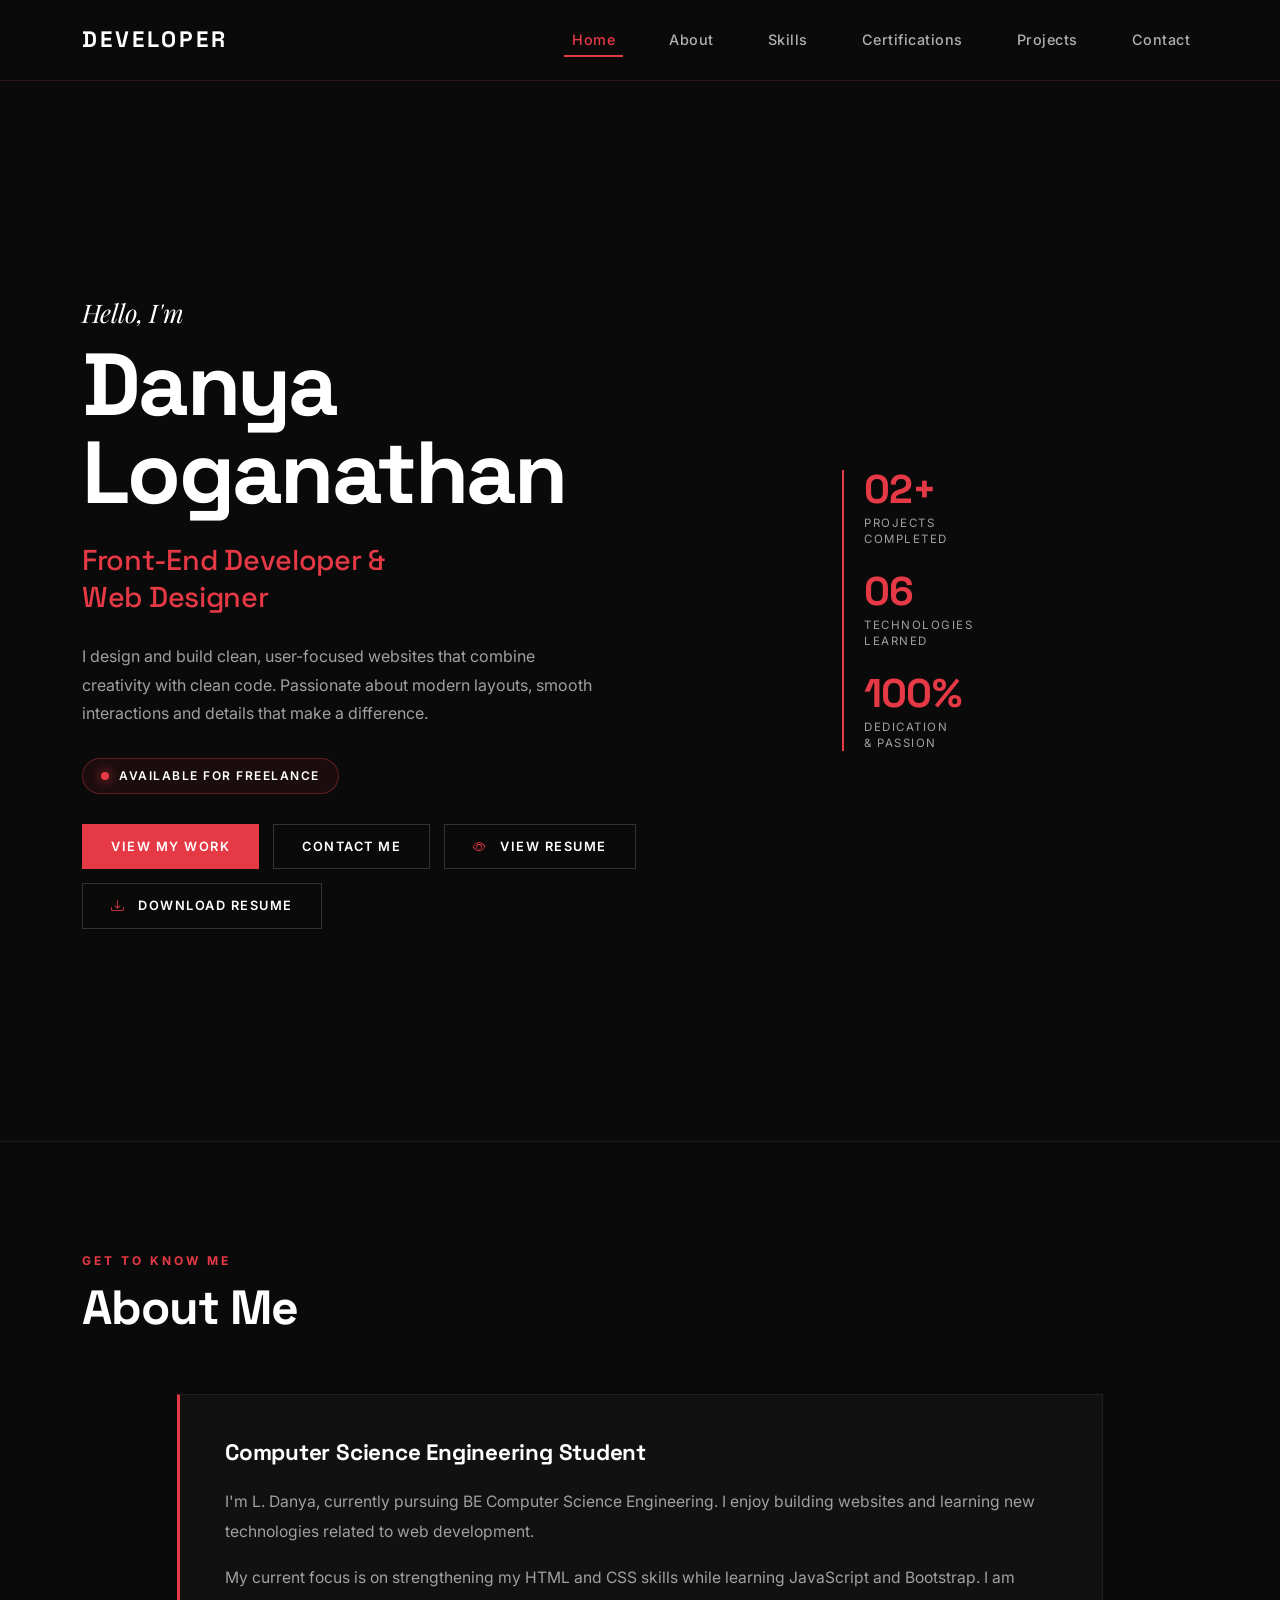
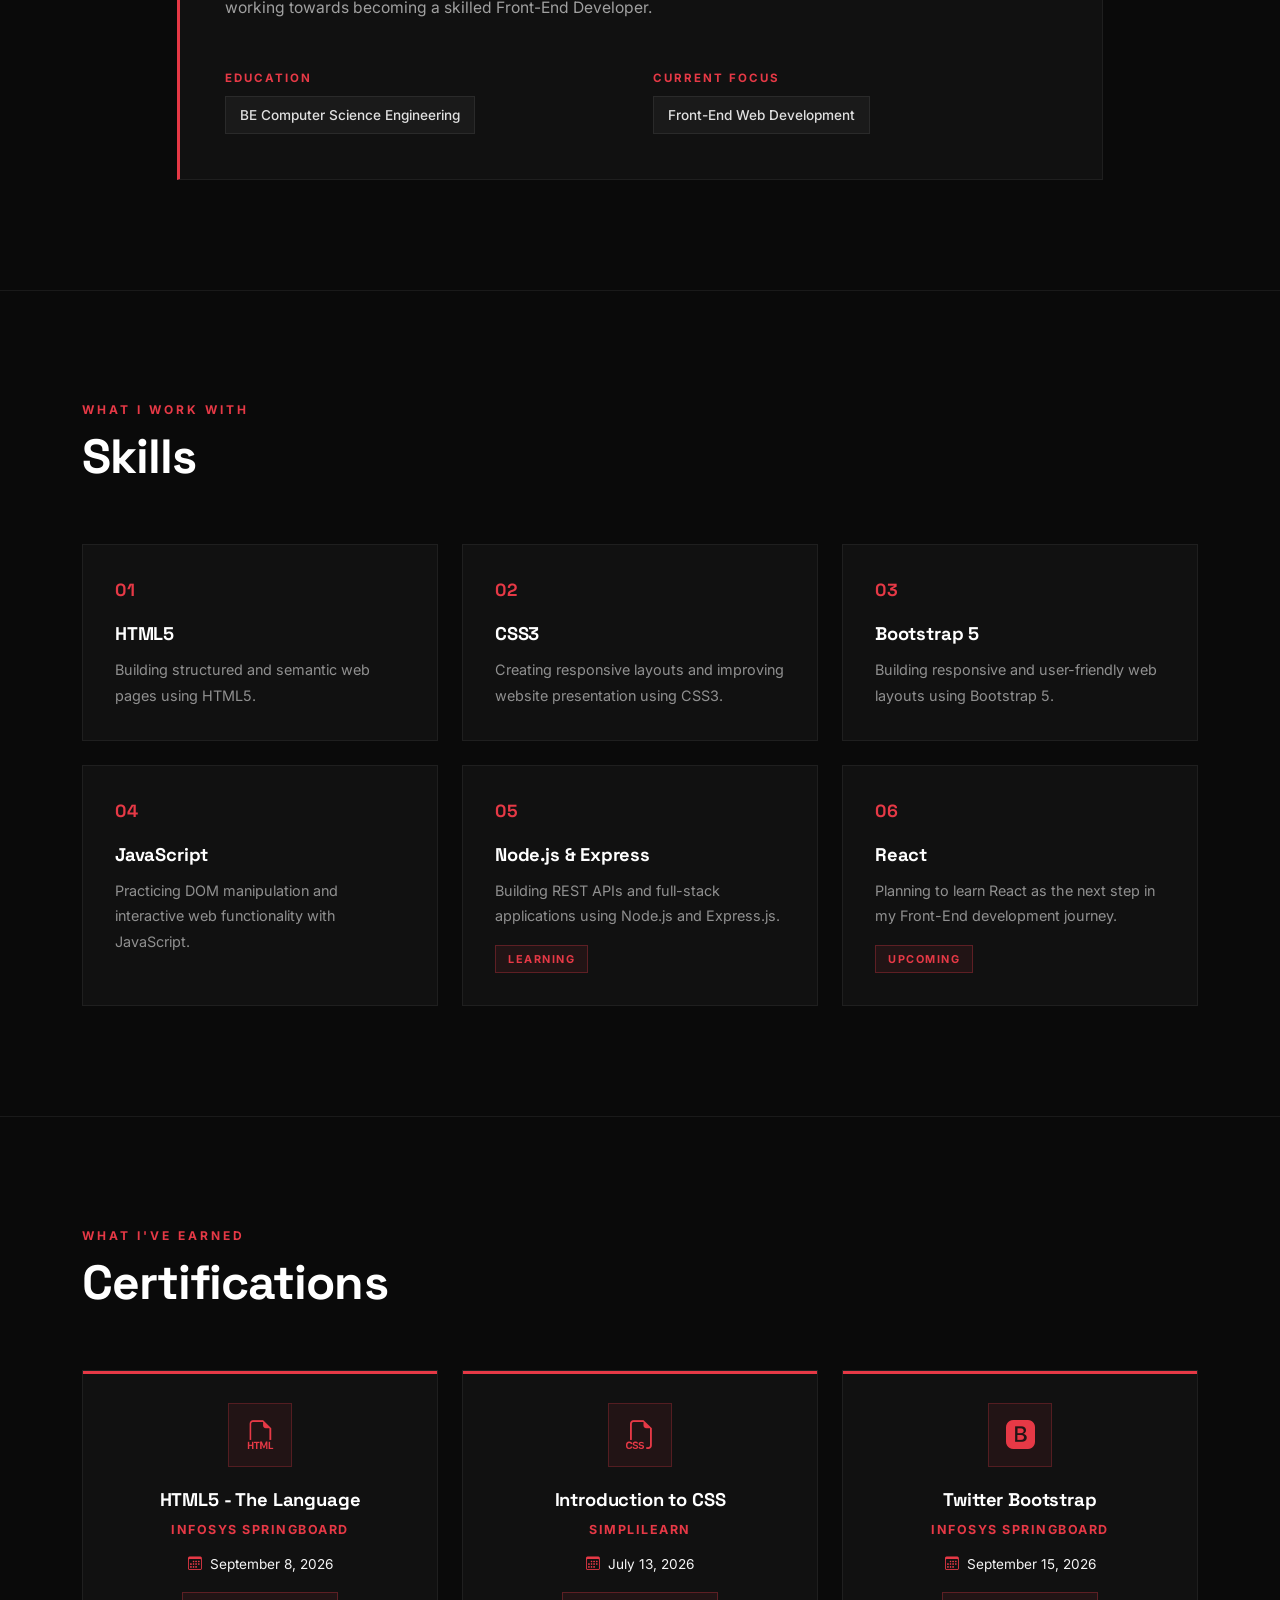
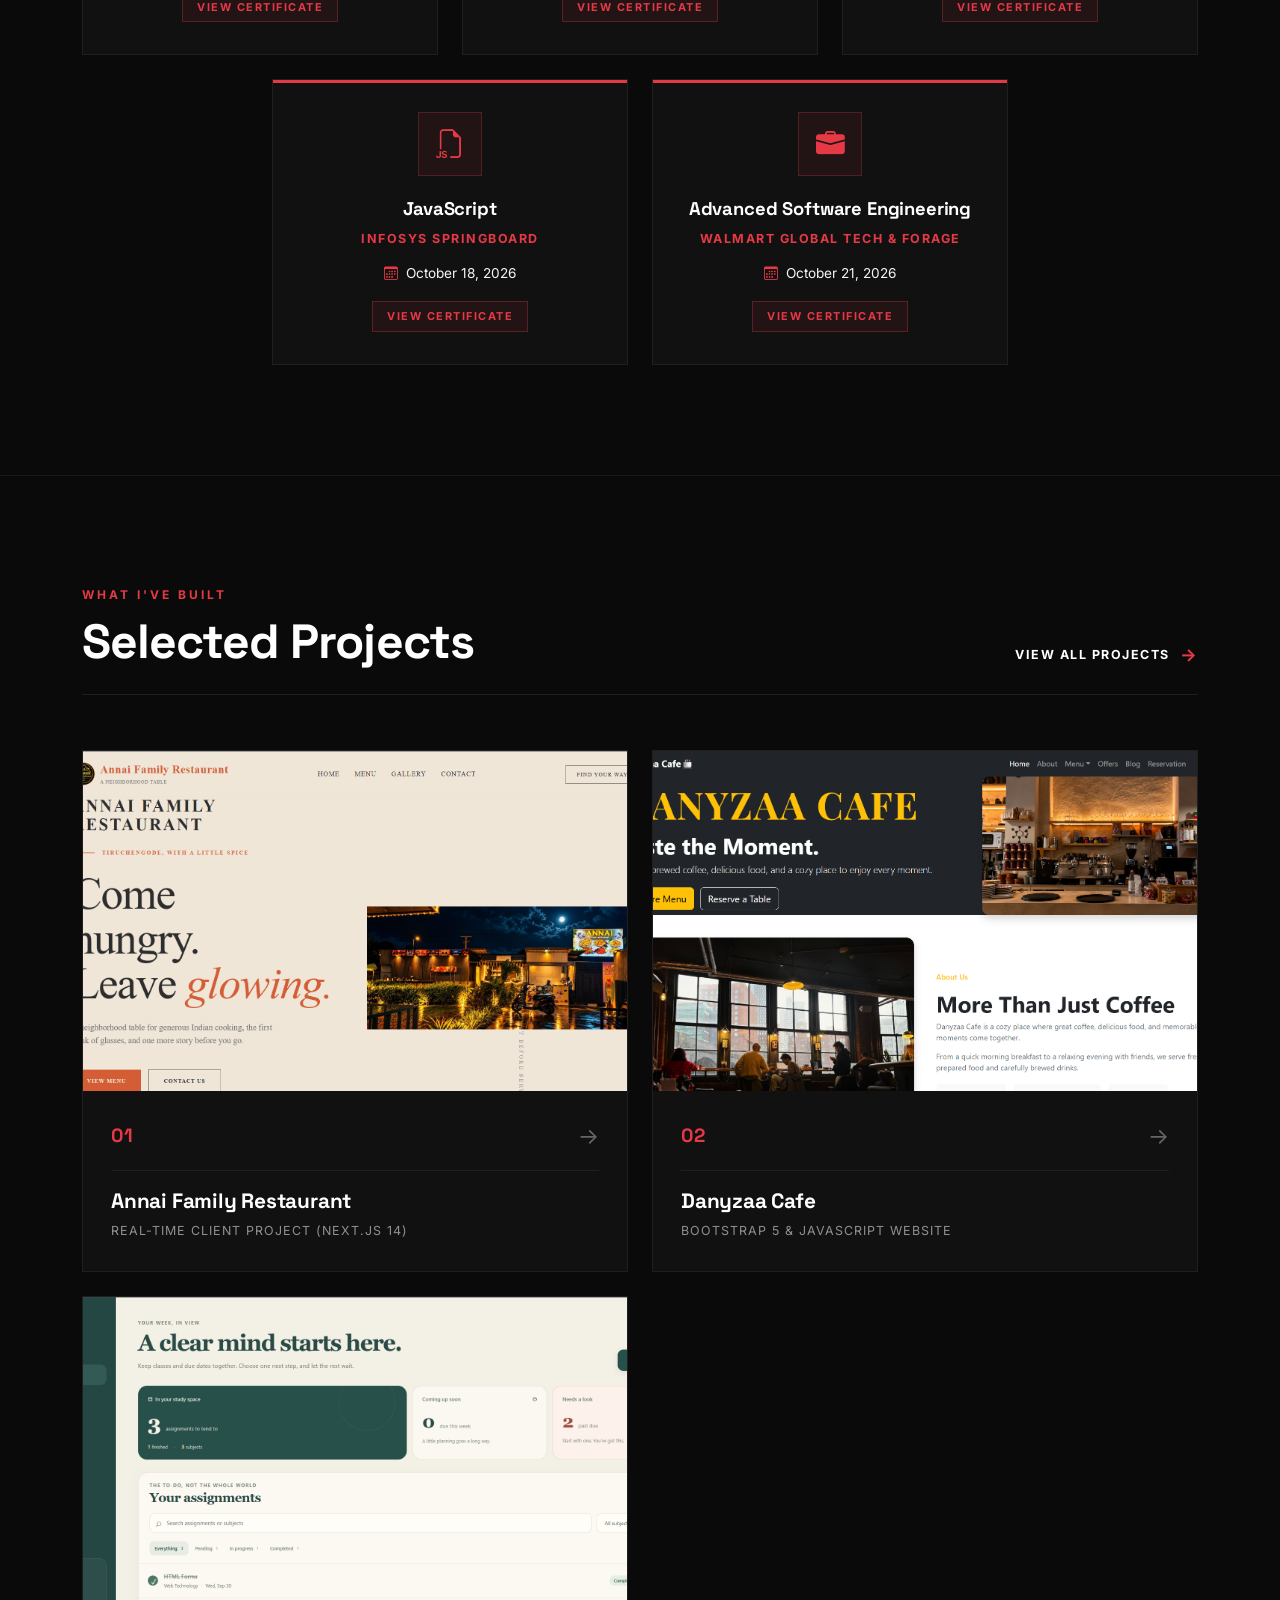
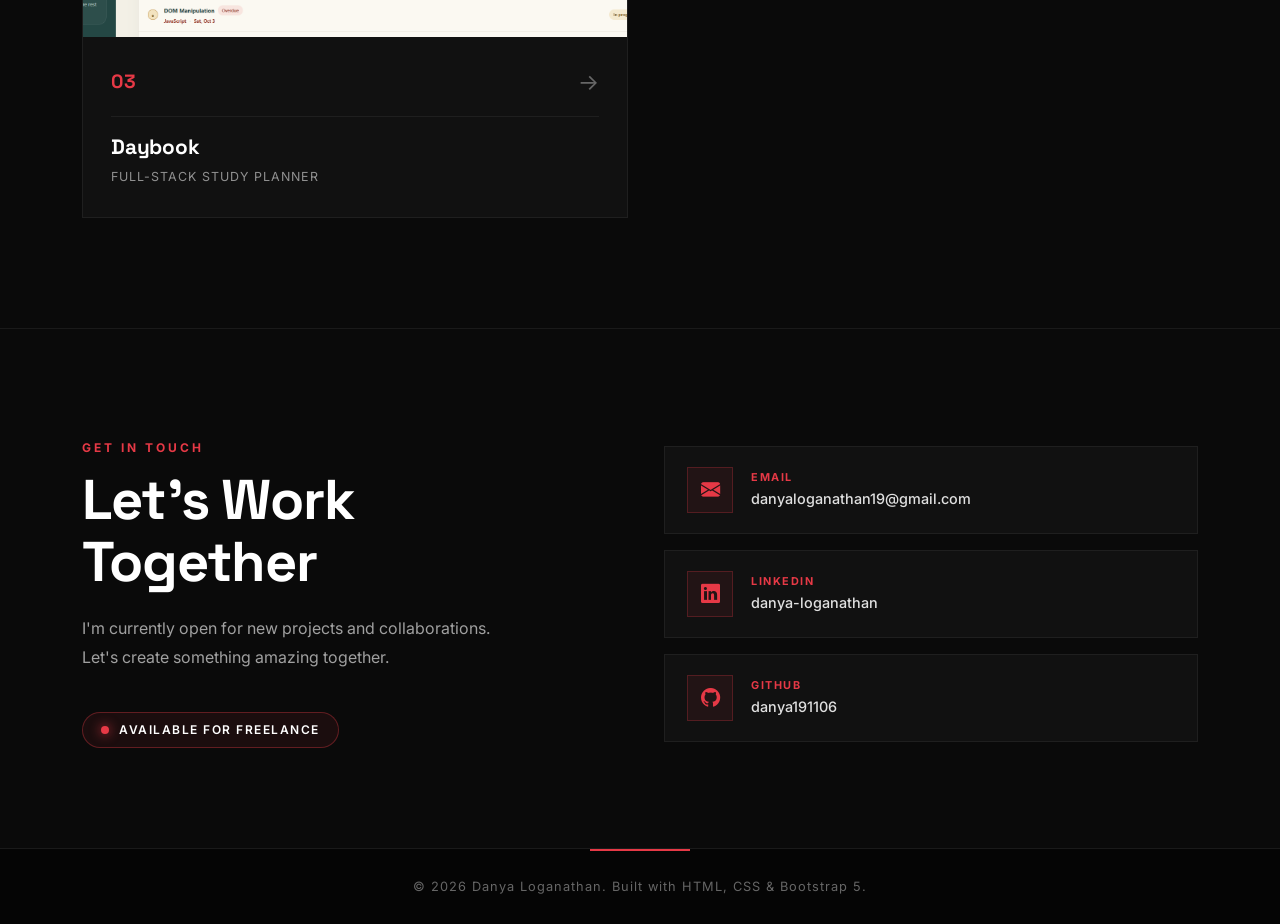
==== commit 59f2ad2c: "Update the project section" ====
--- a/index.html
+++ b/index.html
@@ -610,7 +610,7 @@
                         <div class="project-info">
 
                             <div class="project-meta">
-                                <span class="project-number">01</span>
+                                <span class="project-number">02</span>
                                 <span class="project-arrow">→</span>
                             </div>
 
@@ -648,7 +648,7 @@
                         <div class="project-info">
 
                             <div class="project-meta">
-                                <span class="project-number">02</span>
+                                <span class="project-number">03</span>
                                 <span class="project-arrow">→</span>
                             </div>
 
